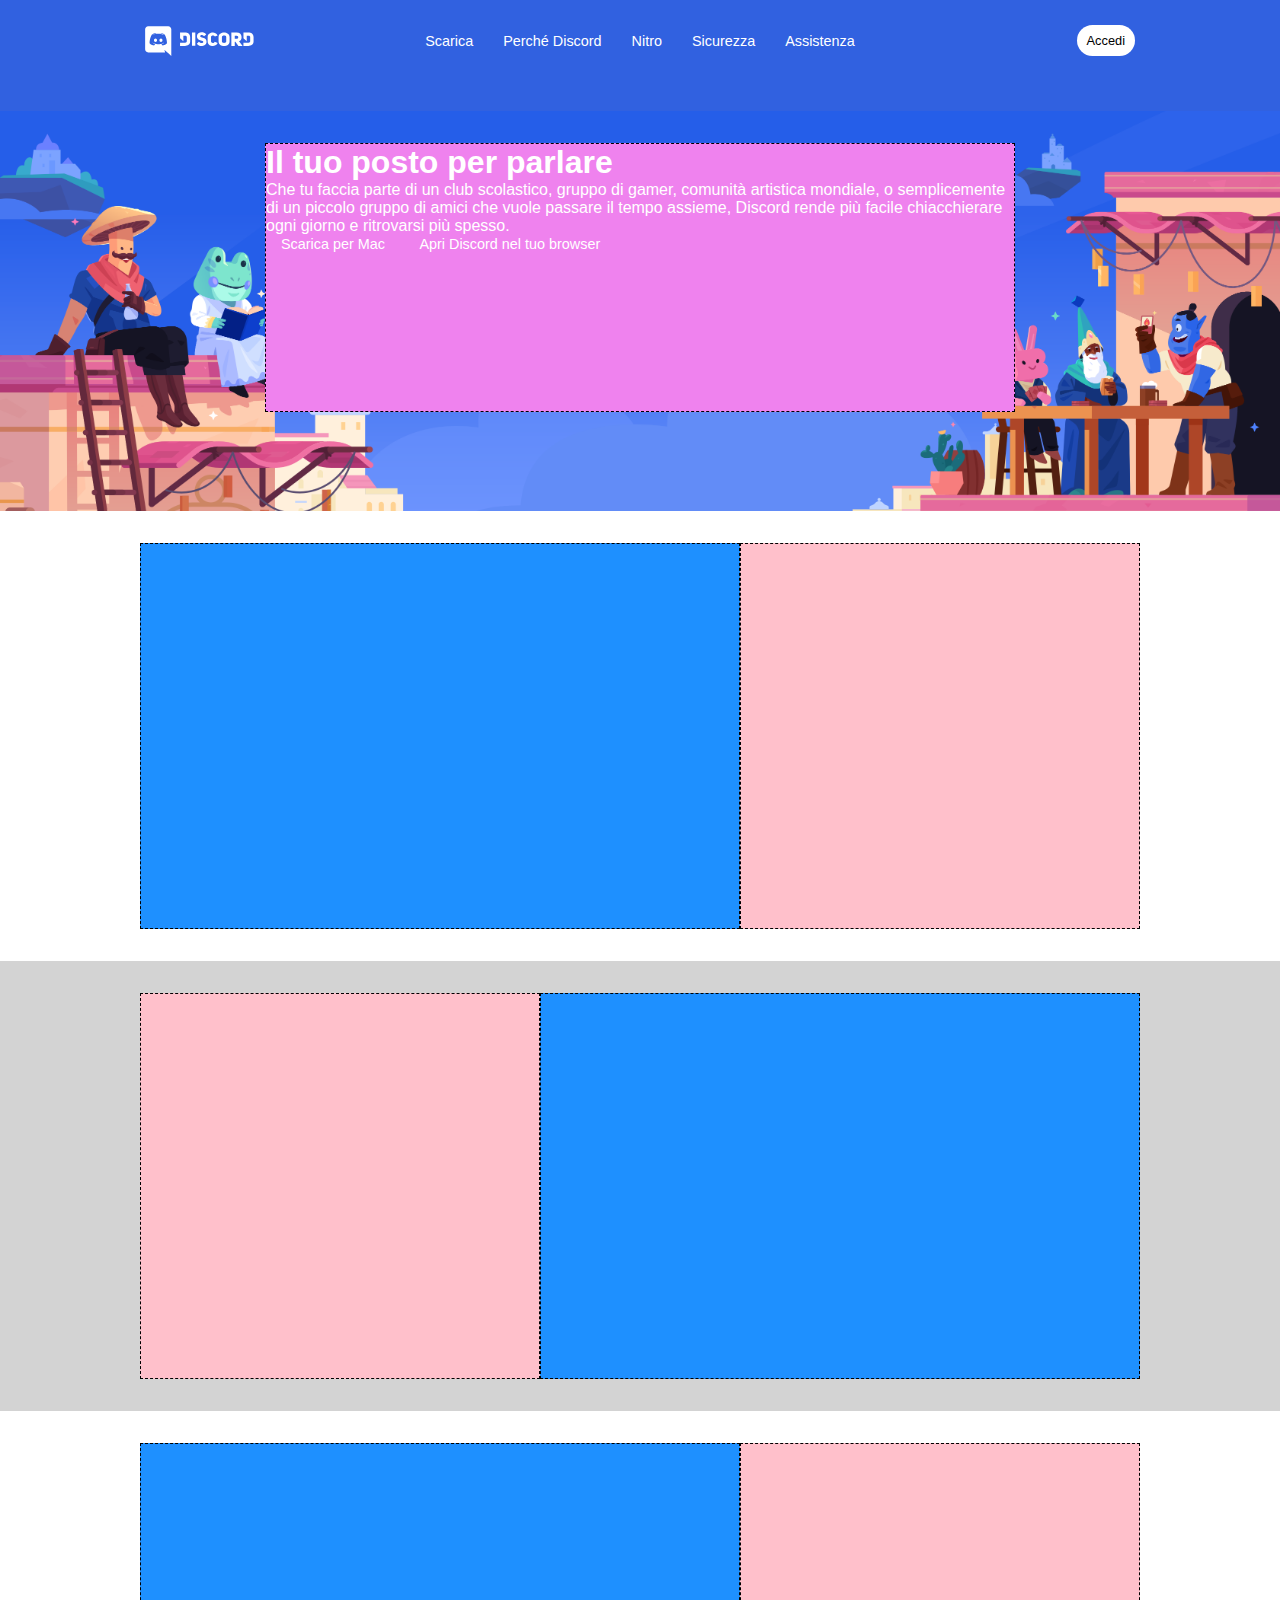
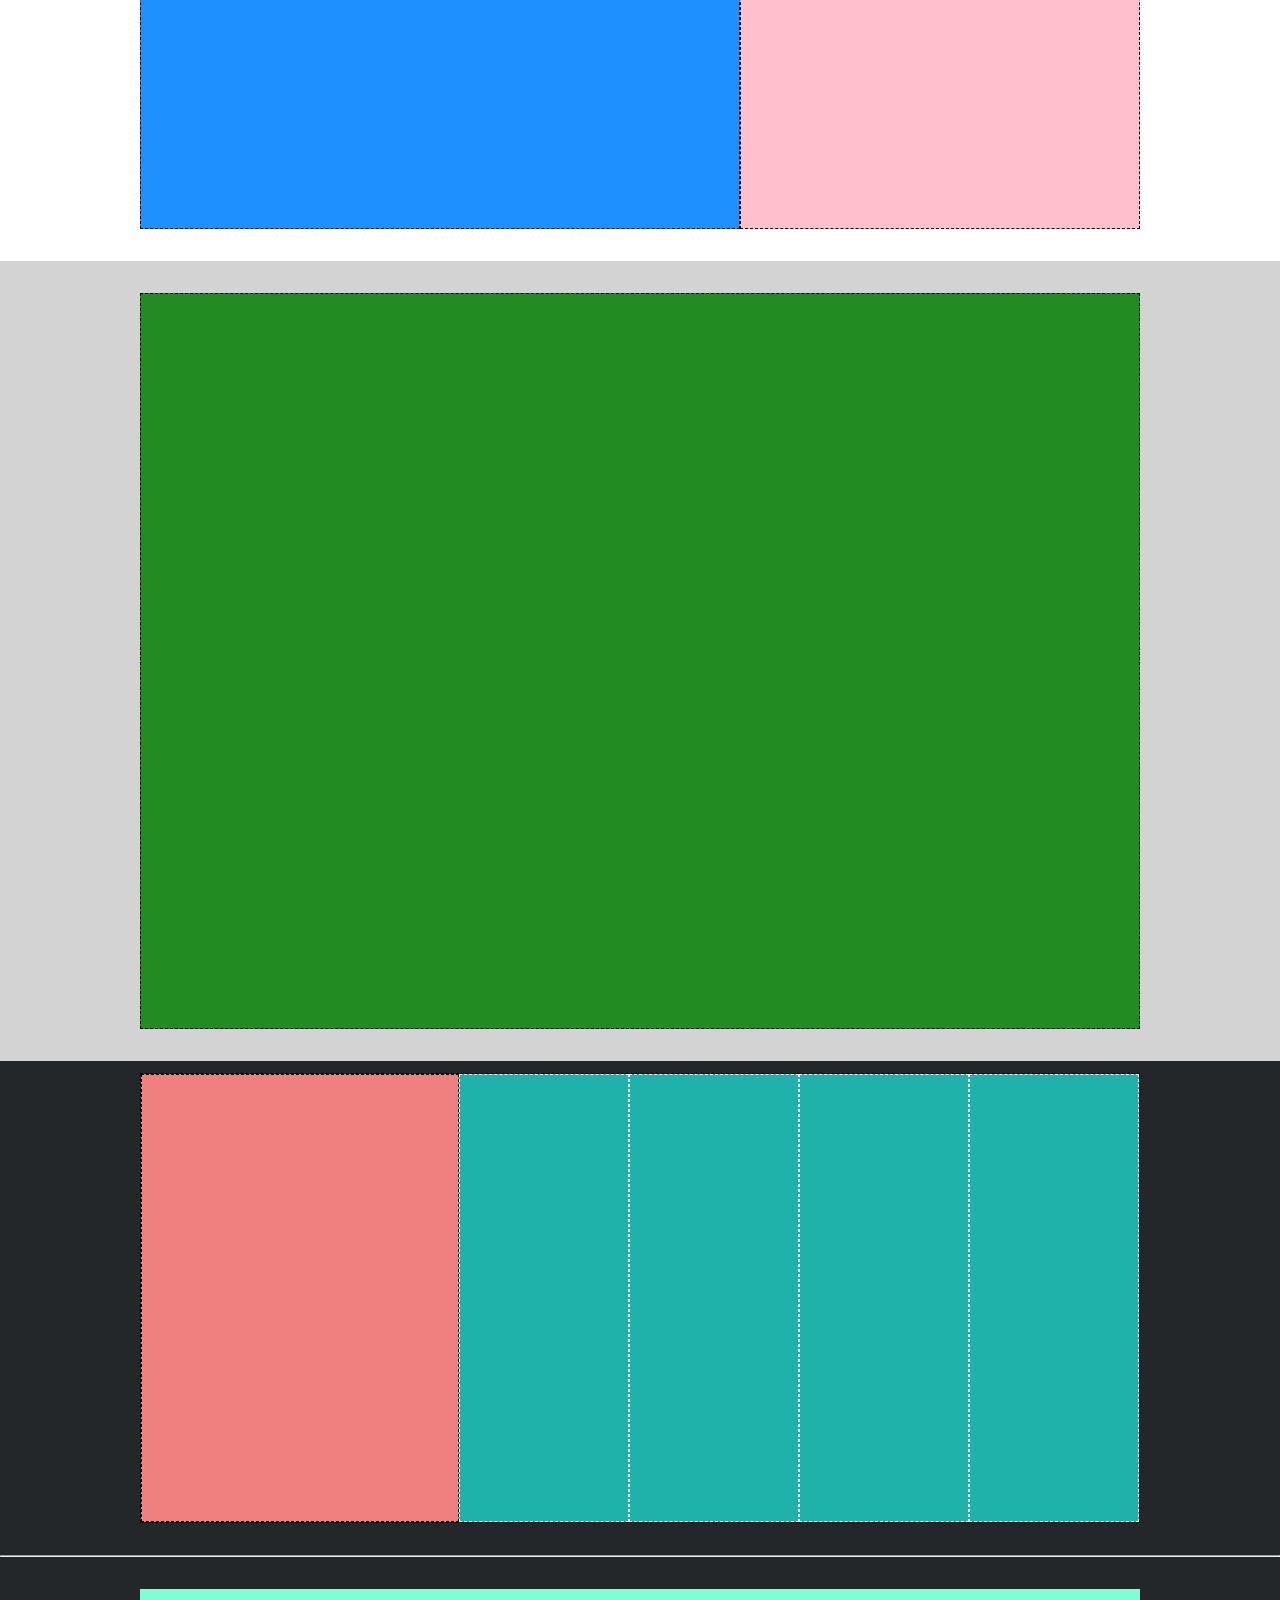
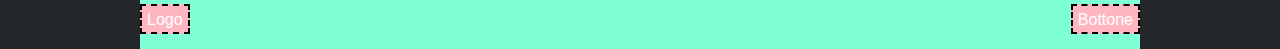
==== index.html @ 2d7c82d7 "header h1+p" ====
<!DOCTYPE html>
<html>
<head>
    <link rel="stylesheet" href="css/style.css">
    <meta charset="UTF-8">
    <title>Discord</title>
</head>
<body>
    
    <header>
        <div class="nav-bar padding-top-header">
            <div class="col side-column">
                <img src="img/logo.svg" alt="logo-discord">
            </div>
            <div class="col center-column">
                <a href="scarica">Scarica</a>
                <a href="perche">Perché Discord</a>
                <a href="nitro">Nitro</a>
                <a href="sicurezza">Sicurezza</a>
                <a href="assistenza">Assistenza</a>
            </div>
            <div class="col side-column login">
                <a href="accedi" class="btn-small">Accedi</a>
            </div>
        </div>

        <div class="background-image">
            <div class="container padding-sections">
                <div class="header-section">
                    <h1>Il tuo posto per parlare</h1>
                    <p class="introduction">Che tu faccia parte di un club scolastico, gruppo di gamer, comunità artistica mondiale, o semplicemente di un piccolo gruppo di amici che vuole passare il tempo assieme, Discord rende più facile chiacchierare ogni giorno e ritrovarsi più spesso.</p>
                    <a href="scarica" class="btn-big">Scarica per Mac</a>
                    <a href="apri" class="btn-big">Apri Discord nel tuo browser</a>
                </div>
            </div>
        </div>
    </header>

    <main>
        <div class="white">
            <div class="container central-section padding-sections">
                <div class="central-section-blue"></div>
                <div class="central-section-pink"></div>
            </div>
        </div>

        <div class="grey">
            <div class="container central-section padding-sections reverse">
                <div class="central-section-blue"></div>
                <div class="central-section-pink"></div>
            </div>
        </div>

        <div class="white">
            <div class="container central-section padding-sections">
                <div class="central-section-blue"></div>
                <div class="central-section-pink"></div>
            </div>
        </div>

        <div class="grey">
            <div class="container last-section padding-sections">
                <div class="central-section-green"></div>
            </div>
        </div>
    </main>

    <footer>
        <div class="container padding-sections">
            <div class="footer-columns">
                <div class="jumbo-col"></div>
                <div class="smaller-col"></div>
                <div class="smaller-col"></div>
                <div class="smaller-col"></div>
                <div class="smaller-col"></div>
            </div>
        </div>

<hr>

        <div class="container padding-bottom-footer">
            <div class="credits">
                <div class="last-buttons">
                    <div class="buttons">Logo</div>
                    <div class="buttons">Bottone</div>
                </div>
            </div>
        </div>
    </footer>
    
</body>
</html>
---- css/style.css ----
* {
    padding: 0;
    margin: 0;
    box-sizing: border-box;
}

/* root elements */
body {
    font-family: Arial, Helvetica, sans-serif;
    font-size: 16px;
    color: #fff;
}

header {
    background-color: #3161E0;
    height: 100%;
}

a {
    font-size: 0.9rem;
    color: #fff;
    text-decoration: none;
    padding: 0 15px 0 15px;
    display: inline-block;
}

footer {
    background-color: #23272A;
    height: 100%;
}
/* root elements */

.container {
    width: 100%;
    max-width: 1000px;
    min-width: 300px;
    height: 100%;
    margin: 0 auto;
}

/* padding values */
.padding-top-header {
    padding: 20px 0 50px 0;
}

.padding-sections {
    padding: 2rem 0;
}

.padding-bottom-footer {
    padding-top: 2rem;
    padding-bottom: 0;
}
/* padding values */

/* header */
header img {
    height: 30px;
}
.nav-bar {
    display: flex;
    width: 100%;
    max-width: 1000px;
    min-width: 300px;
    height: 100%;
    margin: 0 auto;
}

.nav-bar .col {
    padding: 5px;
    min-height: 30px;
    display: flex;
    align-items: center;
}

.side-column {
    width: 20%;
}

.login {
    justify-content: flex-end;
}

.center-column {
    flex-grow: 1;
    text-align: center;
    justify-content: center;
}

.background-image {
    background-image: url(../img/jumbo.png);
    background-size: cover;
    background-repeat: no-repeat;
    background-position: center;
    height: 400px;
}

.container .header-section {
    background-color: #EF82EE;
    border: 1px dashed #000;
    height: 80%;
    width: 75%;
    margin: 0 auto;
}
/* header */

/* main */
main .white { 
    background-color: #fff;
    min-height: 100%;
}

main .grey { 
    background-color: #D3D3D3;
}

.central-section {
    display: flex;
    height: 450px;
    width: 100%;
}

.central-section-blue {
    background-color: #1E90FF;
    height: 100%;
    flex-grow: 1;
    border: 1px dashed #000;
}

.central-section-pink {
    background-color: #FFC0CB;
    height: 100%;
    min-width: 400px;
    border: 1px dashed #000;
}

.reverse {
    flex-direction: row-reverse;
}

.last-section {
    height: 800px;
}

.central-section-green {
    background-color: #228B22;
    border: 1px dashed #000;
    height: 100%;
}
/* main */

/* footer */
.footer-columns {
    display: flex;
    min-height: 450px;
    margin-top: -20px;
    border: 1px dashed #000;
}

.footer-columns .jumbo-col {
    background-color: #F08080;
    border: 1px dashed #000;
    flex-grow: 1;
}

.footer-columns .smaller-col {
    background-color: #1FB2AA;
    border: 1px dashed #fff;
    min-width: 170px;
}

.container .credits {
    background-color: #7FFFD4;
    min-height: 60px
}

.credits .last-buttons {
    min-height: 60px;
    display: flex;
    justify-content: space-between;
    align-items: center;
}

.buttons {
    background-color: #FFB6C1;
    border: 2px dashed #000;
    text-align: center;
    height: 30px;
    padding: 5px;
}
/* footer */

.btn-small {
    font-size: 0.8rem;
    background-color: #fff;
    border-width: 0;
    padding: 8px 10px;
    border-radius: 25px;
    color: #000;
}
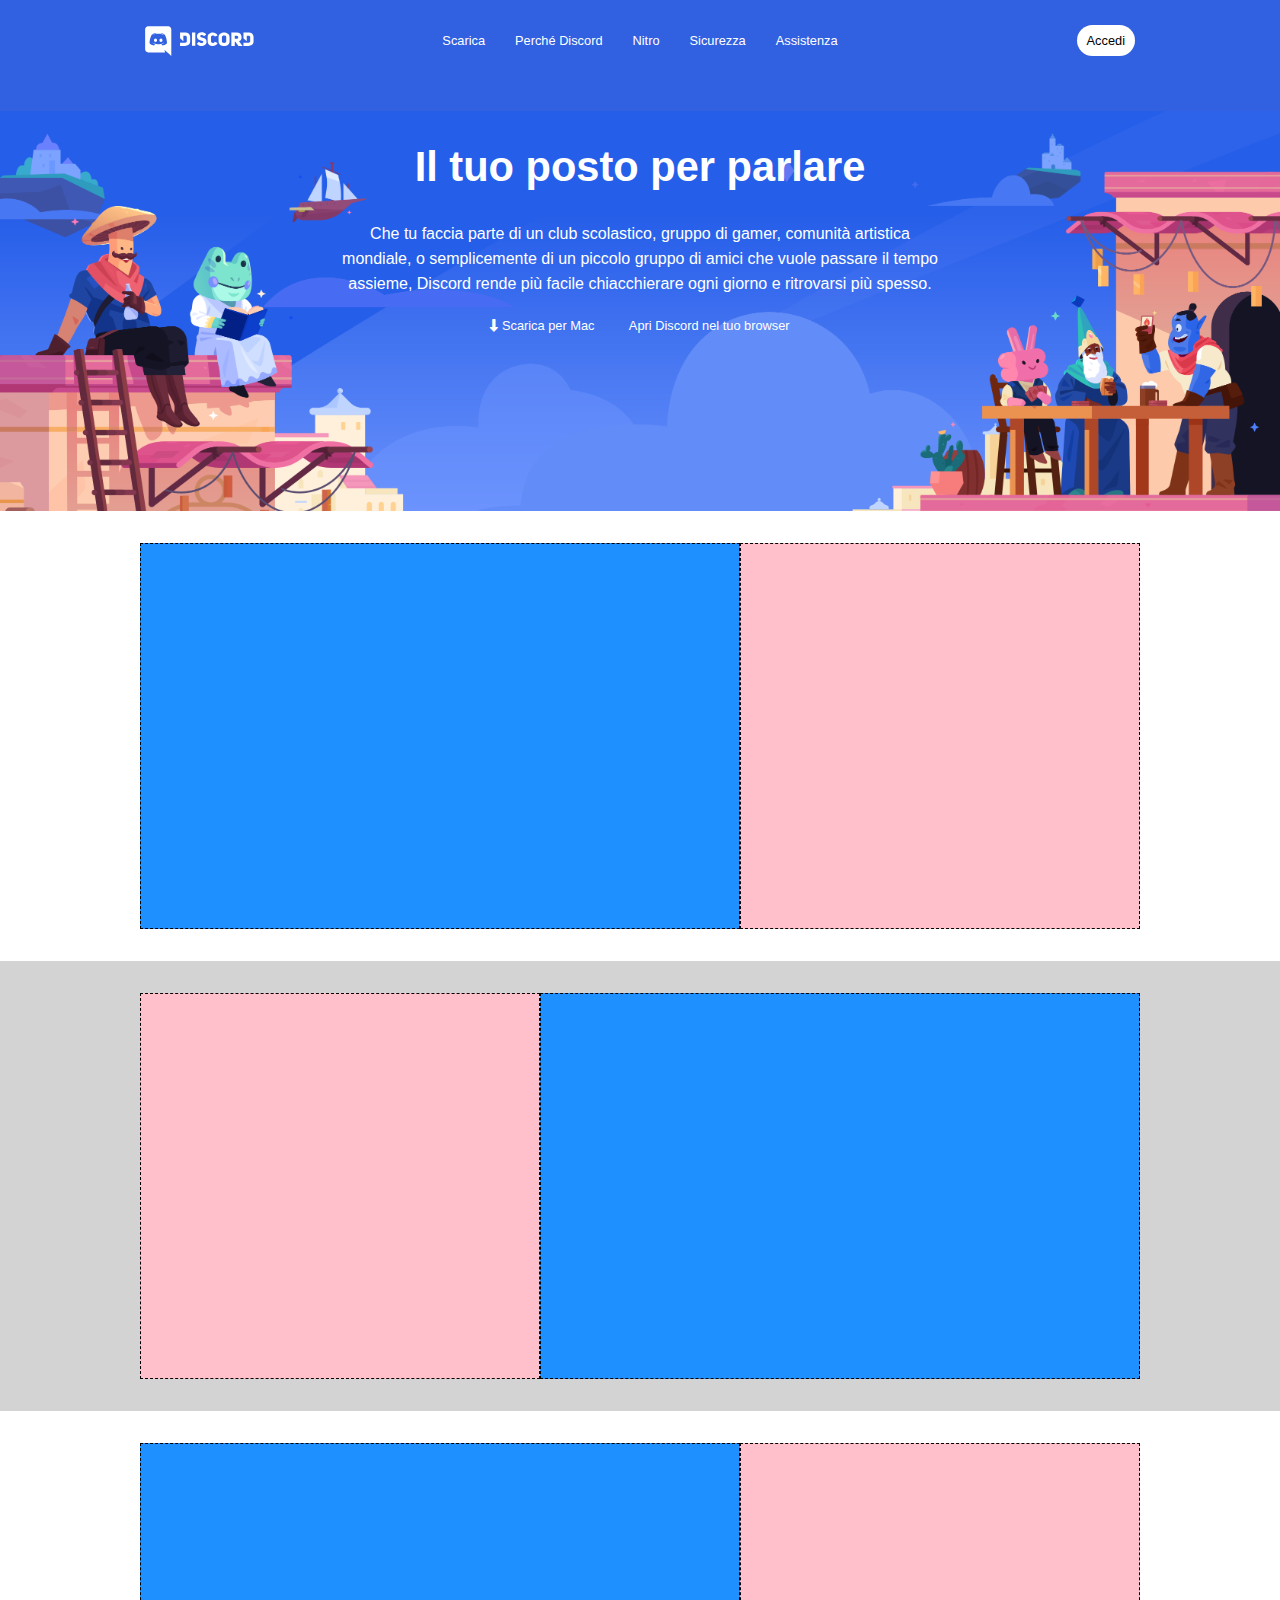
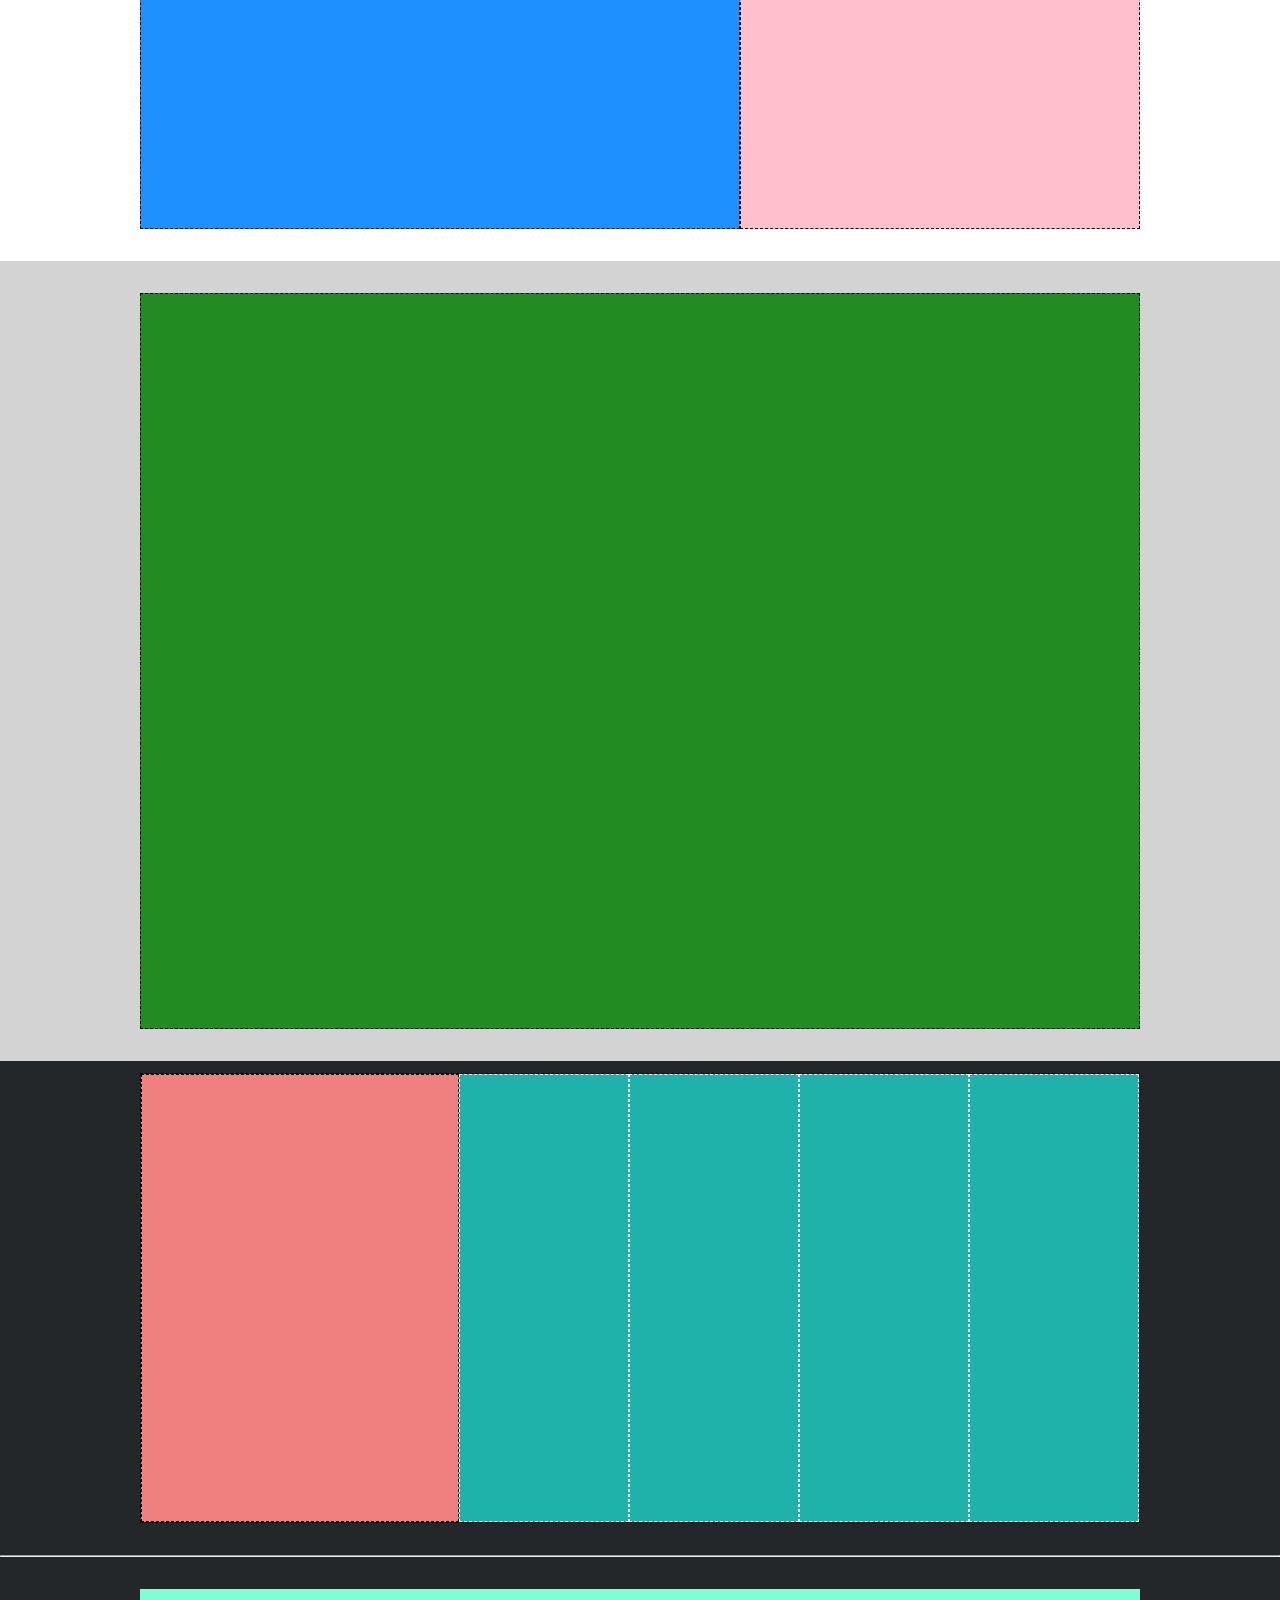
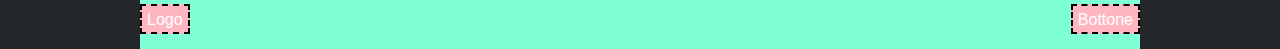
==== commit 3eded7cc: "added buttons to header" ====
--- a/index.html
+++ b/index.html
@@ -2,6 +2,7 @@
 <html>
 <head>
     <link rel="stylesheet" href="css/style.css">
+    <link rel="stylesheet" href="https://cdnjs.cloudflare.com/ajax/libs/font-awesome/6.1.1/css/all.min.css">
     <meta charset="UTF-8">
     <title>Discord</title>
 </head>
@@ -29,8 +30,8 @@
                 <div class="header-section">
                     <h1>Il tuo posto per parlare</h1>
                     <p class="introduction">Che tu faccia parte di un club scolastico, gruppo di gamer, comunità artistica mondiale, o semplicemente di un piccolo gruppo di amici che vuole passare il tempo assieme, Discord rende più facile chiacchierare ogni giorno e ritrovarsi più spesso.</p>
-                    <a href="scarica" class="btn-big">Scarica per Mac</a>
-                    <a href="apri" class="btn-big">Apri Discord nel tuo browser</a>
+                    <a href="scarica" class="btn-big-white"><i class="fa-solid fa-down-long"></i> Scarica per Mac</a>
+                    <a href="apri" class="btn-big-dark">Apri Discord nel tuo browser</a>
                 </div>
             </div>
         </div>
--- a/css/style.css
+++ b/css/style.css
@@ -17,7 +17,7 @@
 }
 
 a {
-    font-size: 0.9rem;
+    font-size: 0.8rem;
     color: #fff;
     text-decoration: none;
     padding: 0 15px 0 15px;
@@ -28,168 +28,13 @@
     background-color: #23272A;
     height: 100%;
 }
+
+h1 {
+    font-size: 2.6rem;
+}
 /* root elements */
 
-.container {
-    width: 100%;
-    max-width: 1000px;
-    min-width: 300px;
-    height: 100%;
-    margin: 0 auto;
-}
-
-/* padding values */
-.padding-top-header {
-    padding: 20px 0 50px 0;
-}
-
-.padding-sections {
-    padding: 2rem 0;
-}
-
-.padding-bottom-footer {
-    padding-top: 2rem;
-    padding-bottom: 0;
-}
-/* padding values */
-
-/* header */
-header img {
-    height: 30px;
-}
-.nav-bar {
-    display: flex;
-    width: 100%;
-    max-width: 1000px;
-    min-width: 300px;
-    height: 100%;
-    margin: 0 auto;
-}
-
-.nav-bar .col {
-    padding: 5px;
-    min-height: 30px;
-    display: flex;
-    align-items: center;
-}
-
-.side-column {
-    width: 20%;
-}
-
-.login {
-    justify-content: flex-end;
-}
-
-.center-column {
-    flex-grow: 1;
-    text-align: center;
-    justify-content: center;
-}
-
-.background-image {
-    background-image: url(../img/jumbo.png);
-    background-size: cover;
-    background-repeat: no-repeat;
-    background-position: center;
-    height: 400px;
-}
-
-.container .header-section {
-    background-color: #EF82EE;
-    border: 1px dashed #000;
-    height: 80%;
-    width: 75%;
-    margin: 0 auto;
-}
-/* header */
-
-/* main */
-main .white { 
-    background-color: #fff;
-    min-height: 100%;
-}
-
-main .grey { 
-    background-color: #D3D3D3;
-}
-
-.central-section {
-    display: flex;
-    height: 450px;
-    width: 100%;
-}
-
-.central-section-blue {
-    background-color: #1E90FF;
-    height: 100%;
-    flex-grow: 1;
-    border: 1px dashed #000;
-}
-
-.central-section-pink {
-    background-color: #FFC0CB;
-    height: 100%;
-    min-width: 400px;
-    border: 1px dashed #000;
-}
-
-.reverse {
-    flex-direction: row-reverse;
-}
-
-.last-section {
-    height: 800px;
-}
-
-.central-section-green {
-    background-color: #228B22;
-    border: 1px dashed #000;
-    height: 100%;
-}
-/* main */
-
-/* footer */
-.footer-columns {
-    display: flex;
-    min-height: 450px;
-    margin-top: -20px;
-    border: 1px dashed #000;
-}
-
-.footer-columns .jumbo-col {
-    background-color: #F08080;
-    border: 1px dashed #000;
-    flex-grow: 1;
-}
-
-.footer-columns .smaller-col {
-    background-color: #1FB2AA;
-    border: 1px dashed #fff;
-    min-width: 170px;
-}
-
-.container .credits {
-    background-color: #7FFFD4;
-    min-height: 60px
-}
-
-.credits .last-buttons {
-    min-height: 60px;
-    display: flex;
-    justify-content: space-between;
-    align-items: center;
-}
-
-.buttons {
-    background-color: #FFB6C1;
-    border: 2px dashed #000;
-    text-align: center;
-    height: 30px;
-    padding: 5px;
-}
-/* footer */
-
+/*buttons*/
 .btn-small {
     font-size: 0.8rem;
     background-color: #fff;
@@ -197,4 +42,185 @@
     padding: 8px 10px;
     border-radius: 25px;
     color: #000;
-}+}
+
+.btn-big {
+    font-size: 1rem;
+    background-color: #fff;
+    border-width: 0;
+    padding: 13px 20px;
+    margin-right: 20px;
+    border-radius: 25px;
+    color: #000;
+}
+/*buttons*/
+
+.container {
+    width: 100%;
+    max-width: 1000px;
+    min-width: 300px;
+    height: 100%;
+    margin: 0 auto;
+}
+
+/* padding values */
+.padding-top-header {
+    padding: 20px 0 50px 0;
+}
+
+.padding-sections {
+    padding: 2rem 0;
+}
+
+.padding-bottom-footer {
+    padding-top: 2rem;
+    padding-bottom: 0;
+}
+/* padding values */
+
+/* header */
+header img {
+    height: 30px;
+}
+.nav-bar {
+    display: flex;
+    width: 100%;
+    max-width: 1000px;
+    min-width: 300px;
+    height: 100%;
+    margin: 0 auto;
+}
+
+.nav-bar .col {
+    padding: 5px;
+    min-height: 30px;
+    display: flex;
+    align-items: center;
+}
+
+.side-column {
+    width: 20%;
+}
+
+.login {
+    justify-content: flex-end;
+}
+
+.center-column {
+    flex-grow: 1;
+    text-align: center;
+    justify-content: center;
+}
+
+.background-image {
+    background-image: url(../img/jumbo.png);
+    background-size: cover;
+    background-repeat: no-repeat;
+    background-position: center;
+    height: 400px;
+}
+
+.container .header-section {
+    height: 80%;
+    width: 75%;
+    margin: 0 auto;
+    text-align: center;
+}
+
+.header-section h1 {
+    padding-bottom: 30px;
+}
+
+.introduction {
+    line-height: 25px;
+    width: 80%;
+    margin: 0 auto;
+    padding-bottom: 20px;
+}
+/* header */
+
+/* main */
+main .white { 
+    background-color: #fff;
+    min-height: 100%;
+}
+
+main .grey { 
+    background-color: #D3D3D3;
+}
+
+.central-section {
+    display: flex;
+    height: 450px;
+    width: 100%;
+}
+
+.central-section-blue {
+    background-color: #1E90FF;
+    height: 100%;
+    flex-grow: 1;
+    border: 1px dashed #000;
+}
+
+.central-section-pink {
+    background-color: #FFC0CB;
+    height: 100%;
+    min-width: 400px;
+    border: 1px dashed #000;
+}
+
+.reverse {
+    flex-direction: row-reverse;
+}
+
+.last-section {
+    height: 800px;
+}
+
+.central-section-green {
+    background-color: #228B22;
+    border: 1px dashed #000;
+    height: 100%;
+}
+/* main */
+
+/* footer */
+.footer-columns {
+    display: flex;
+    min-height: 450px;
+    margin-top: -20px;
+    border: 1px dashed #000;
+}
+
+.footer-columns .jumbo-col {
+    background-color: #F08080;
+    border: 1px dashed #000;
+    flex-grow: 1;
+}
+
+.footer-columns .smaller-col {
+    background-color: #1FB2AA;
+    border: 1px dashed #fff;
+    min-width: 170px;
+}
+
+.container .credits {
+    background-color: #7FFFD4;
+    min-height: 60px
+}
+
+.credits .last-buttons {
+    min-height: 60px;
+    display: flex;
+    justify-content: space-between;
+    align-items: center;
+}
+
+.buttons {
+    background-color: #FFB6C1;
+    border: 2px dashed #000;
+    text-align: center;
+    height: 30px;
+    padding: 5px;
+}
+/* footer */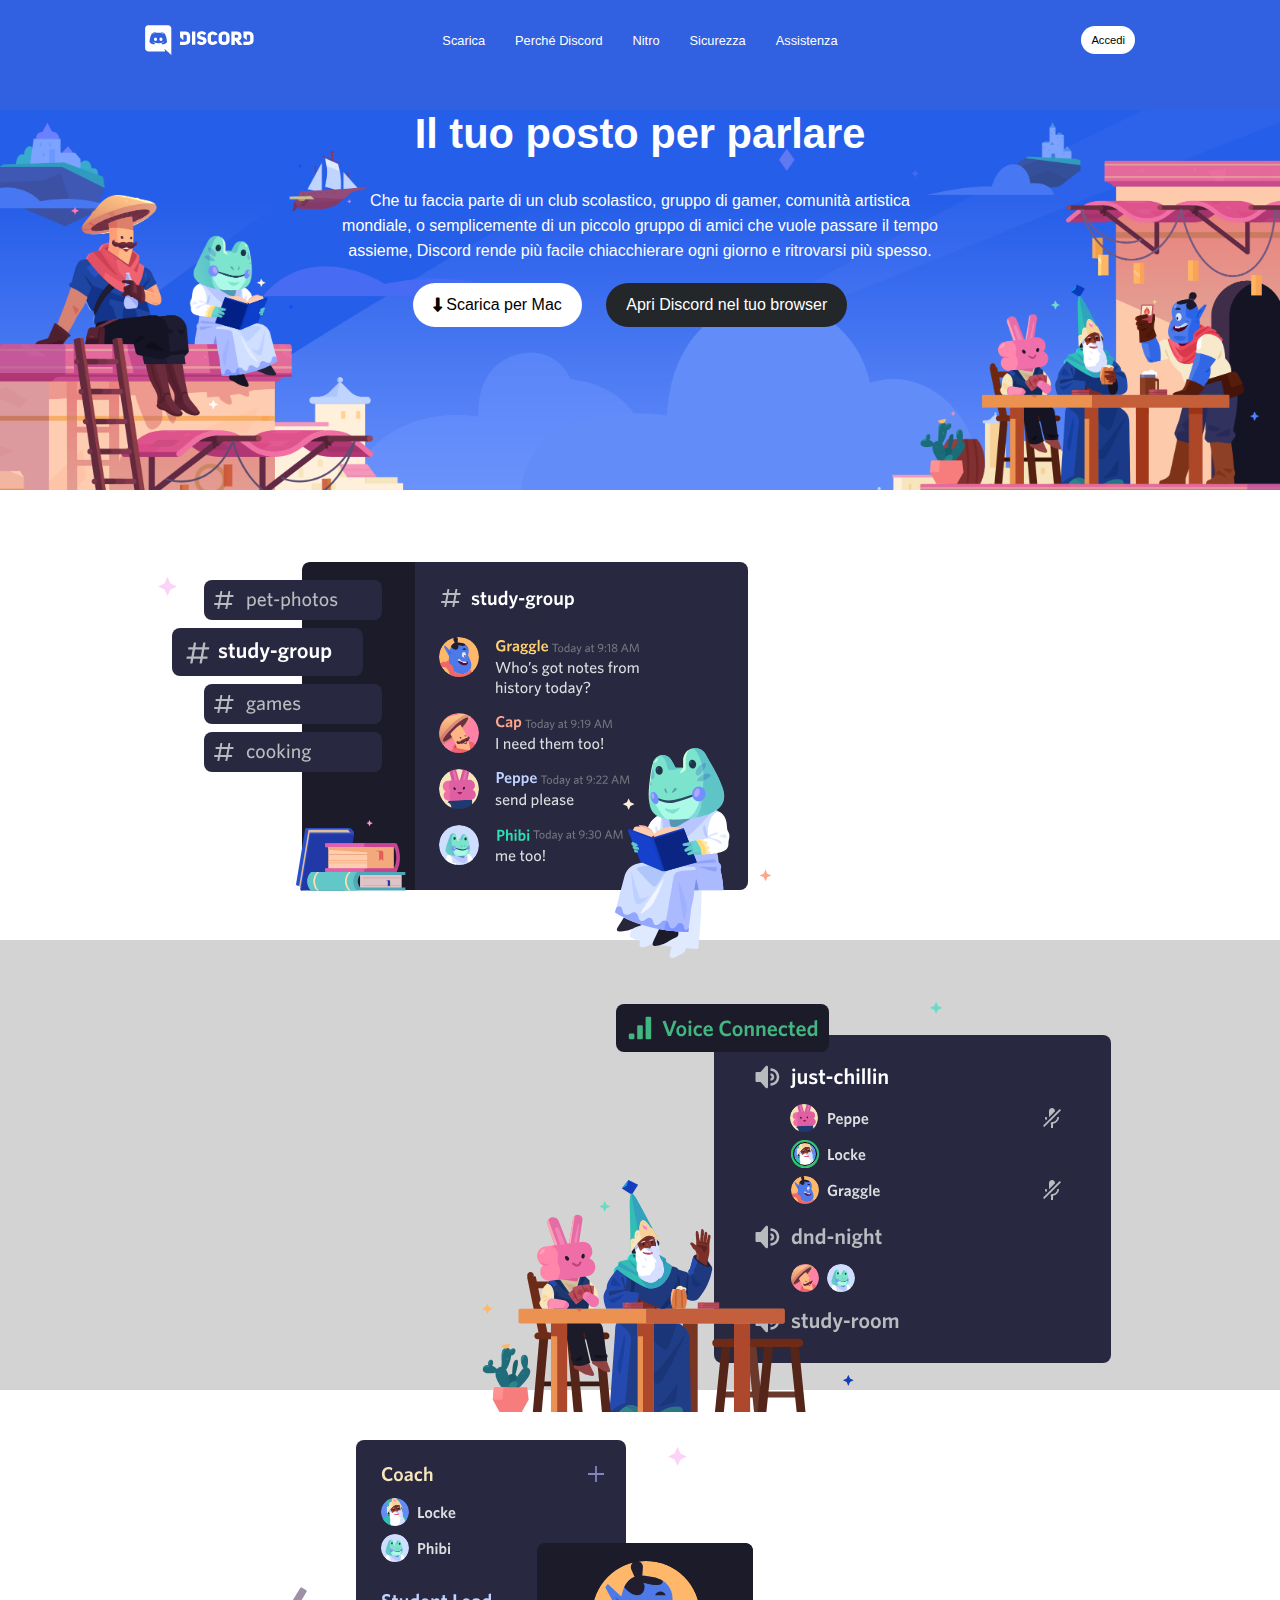
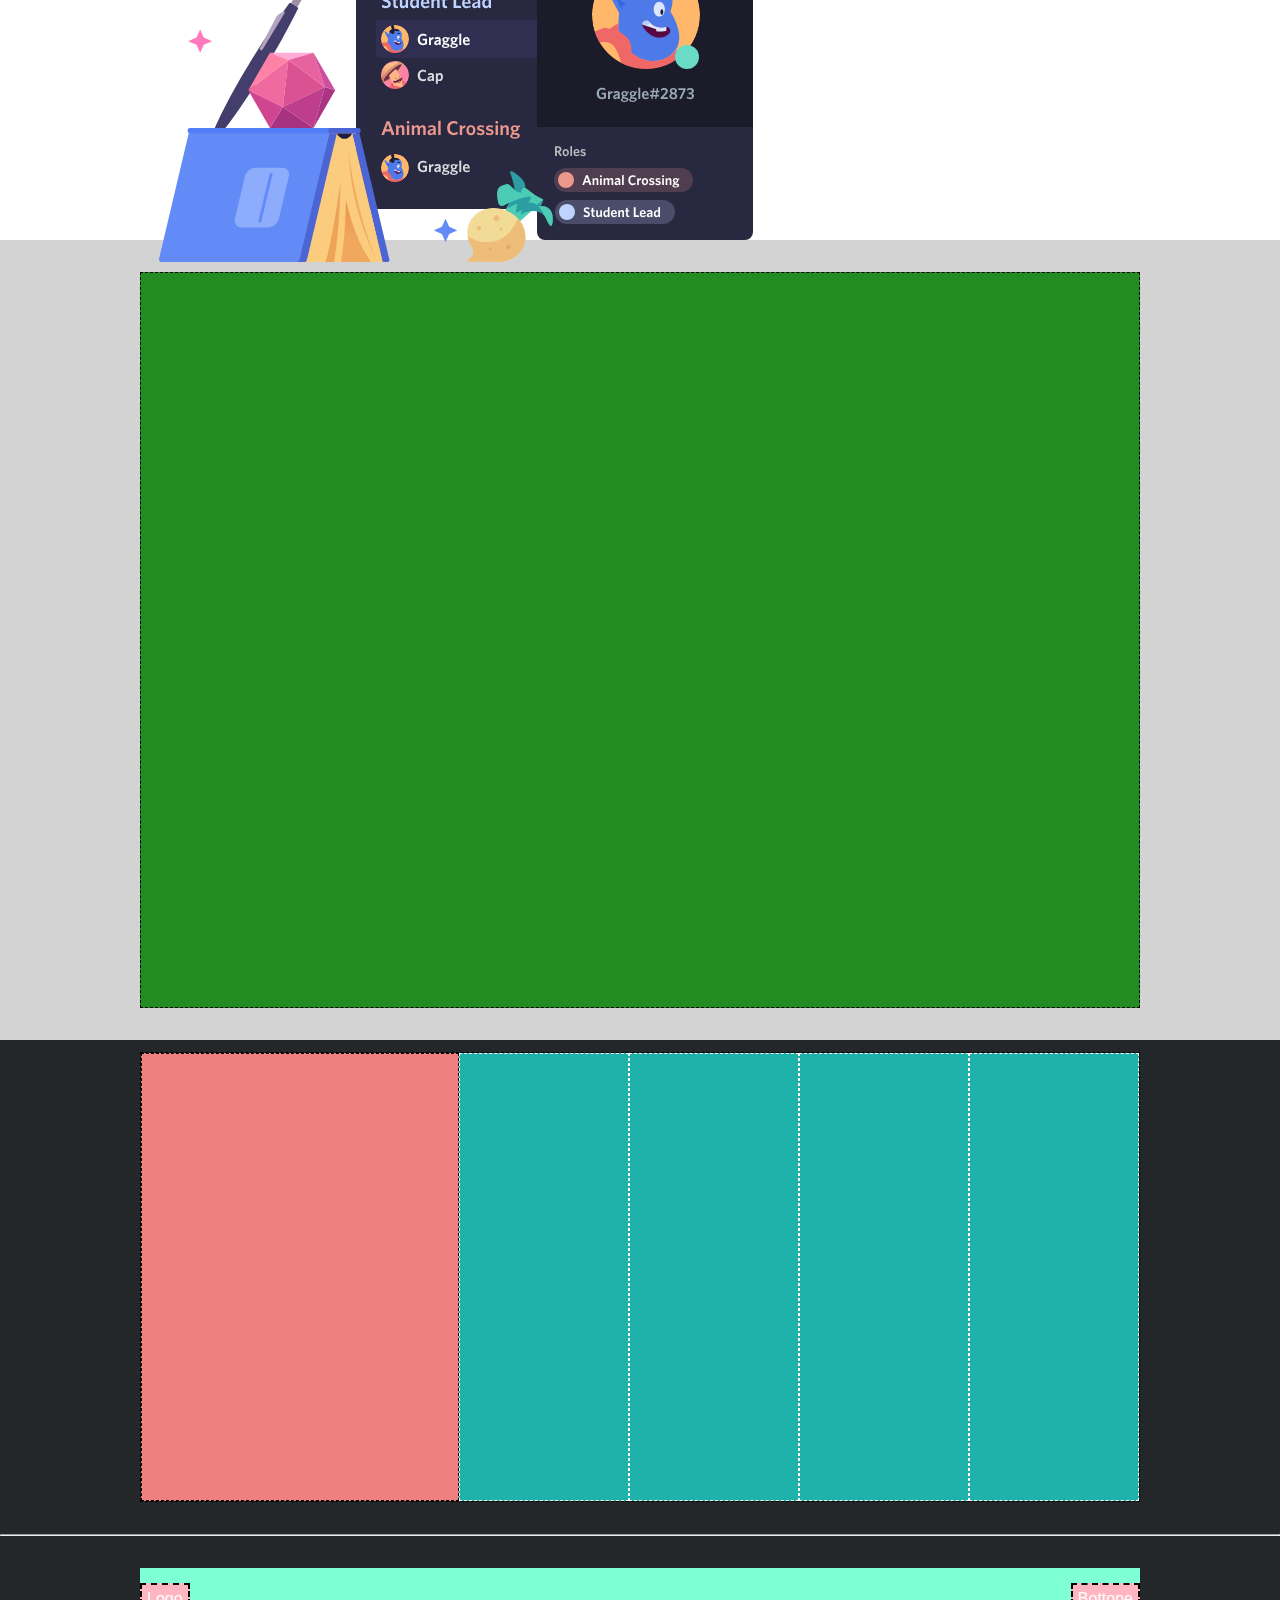
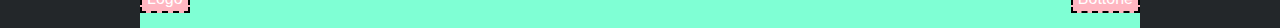
==== commit 52956980: "first-central-section" ====
--- a/index.html
+++ b/index.html
@@ -26,7 +26,7 @@
         </div>
 
         <div class="background-image">
-            <div class="container padding-sections">
+            <div class="container padding-central-header">
                 <div class="header-section">
                     <h1>Il tuo posto per parlare</h1>
                     <p class="introduction">Che tu faccia parte di un club scolastico, gruppo di gamer, comunità artistica mondiale, o semplicemente di un piccolo gruppo di amici che vuole passare il tempo assieme, Discord rende più facile chiacchierare ogni giorno e ritrovarsi più spesso.</p>
@@ -40,22 +40,31 @@
     <main>
         <div class="white">
             <div class="container central-section padding-sections">
-                <div class="central-section-blue"></div>
-                <div class="central-section-pink"></div>
+                <div class="central-section-img">
+                    <img src="img/item1.svg" alt="frog-img">
+                </div>
+                <div class="central-section-text">
+                    <h2>Un luogo a invito con tutto lo spazio necessario per parlare</h2>
+                    <p>I server Discord sono organizzati in canali tematici in cui puoi collaborare, condividere o semplicemente parlare della tua giornata senza intasare una chat di gruppo.</p>
+                </div>
             </div>
         </div>
 
         <div class="grey">
             <div class="container central-section padding-sections reverse">
-                <div class="central-section-blue"></div>
-                <div class="central-section-pink"></div>
+                <div class="central-section-img">
+                    <img src="img/item2.svg" alt="magician-img">
+                </div>
+                <div class="central-section-text"></div>
             </div>
         </div>
 
         <div class="white">
             <div class="container central-section padding-sections">
-                <div class="central-section-blue"></div>
-                <div class="central-section-pink"></div>
+                <div class="central-section-img">
+                    <img src="img/item3.svg" alt="graggle-img">
+                </div>
+                <div class="central-section-text"></div>
             </div>
         </div>
 
--- a/css/style.css
+++ b/css/style.css
@@ -36,7 +36,7 @@
 
 /*buttons*/
 .btn-small {
-    font-size: 0.8rem;
+    font-size: 0.7rem;
     background-color: #fff;
     border-width: 0;
     padding: 8px 10px;
@@ -44,7 +44,7 @@
     color: #000;
 }
 
-.btn-big {
+.btn-big-white {
     font-size: 1rem;
     background-color: #fff;
     border-width: 0;
@@ -53,6 +53,16 @@
     border-radius: 25px;
     color: #000;
 }
+
+.btn-big-dark {
+    font-size: 1rem;
+    background-color: #23272A;
+    border-width: 0;
+    padding: 13px 20px;
+    margin-right: 20px;
+    border-radius: 25px;
+    color: #fff;
+}
 /*buttons*/
 
 .container {
@@ -82,6 +92,7 @@
 header img {
     height: 30px;
 }
+
 .nav-bar {
     display: flex;
     width: 100%;
@@ -117,7 +128,7 @@
     background-size: cover;
     background-repeat: no-repeat;
     background-position: center;
-    height: 400px;
+    height: 380px;
 }
 
 .container .header-section {
@@ -137,6 +148,11 @@
     margin: 0 auto;
     padding-bottom: 20px;
 }
+
+i {
+    font-size: 0.9rem;
+}
+
 /* header */
 
 /* main */
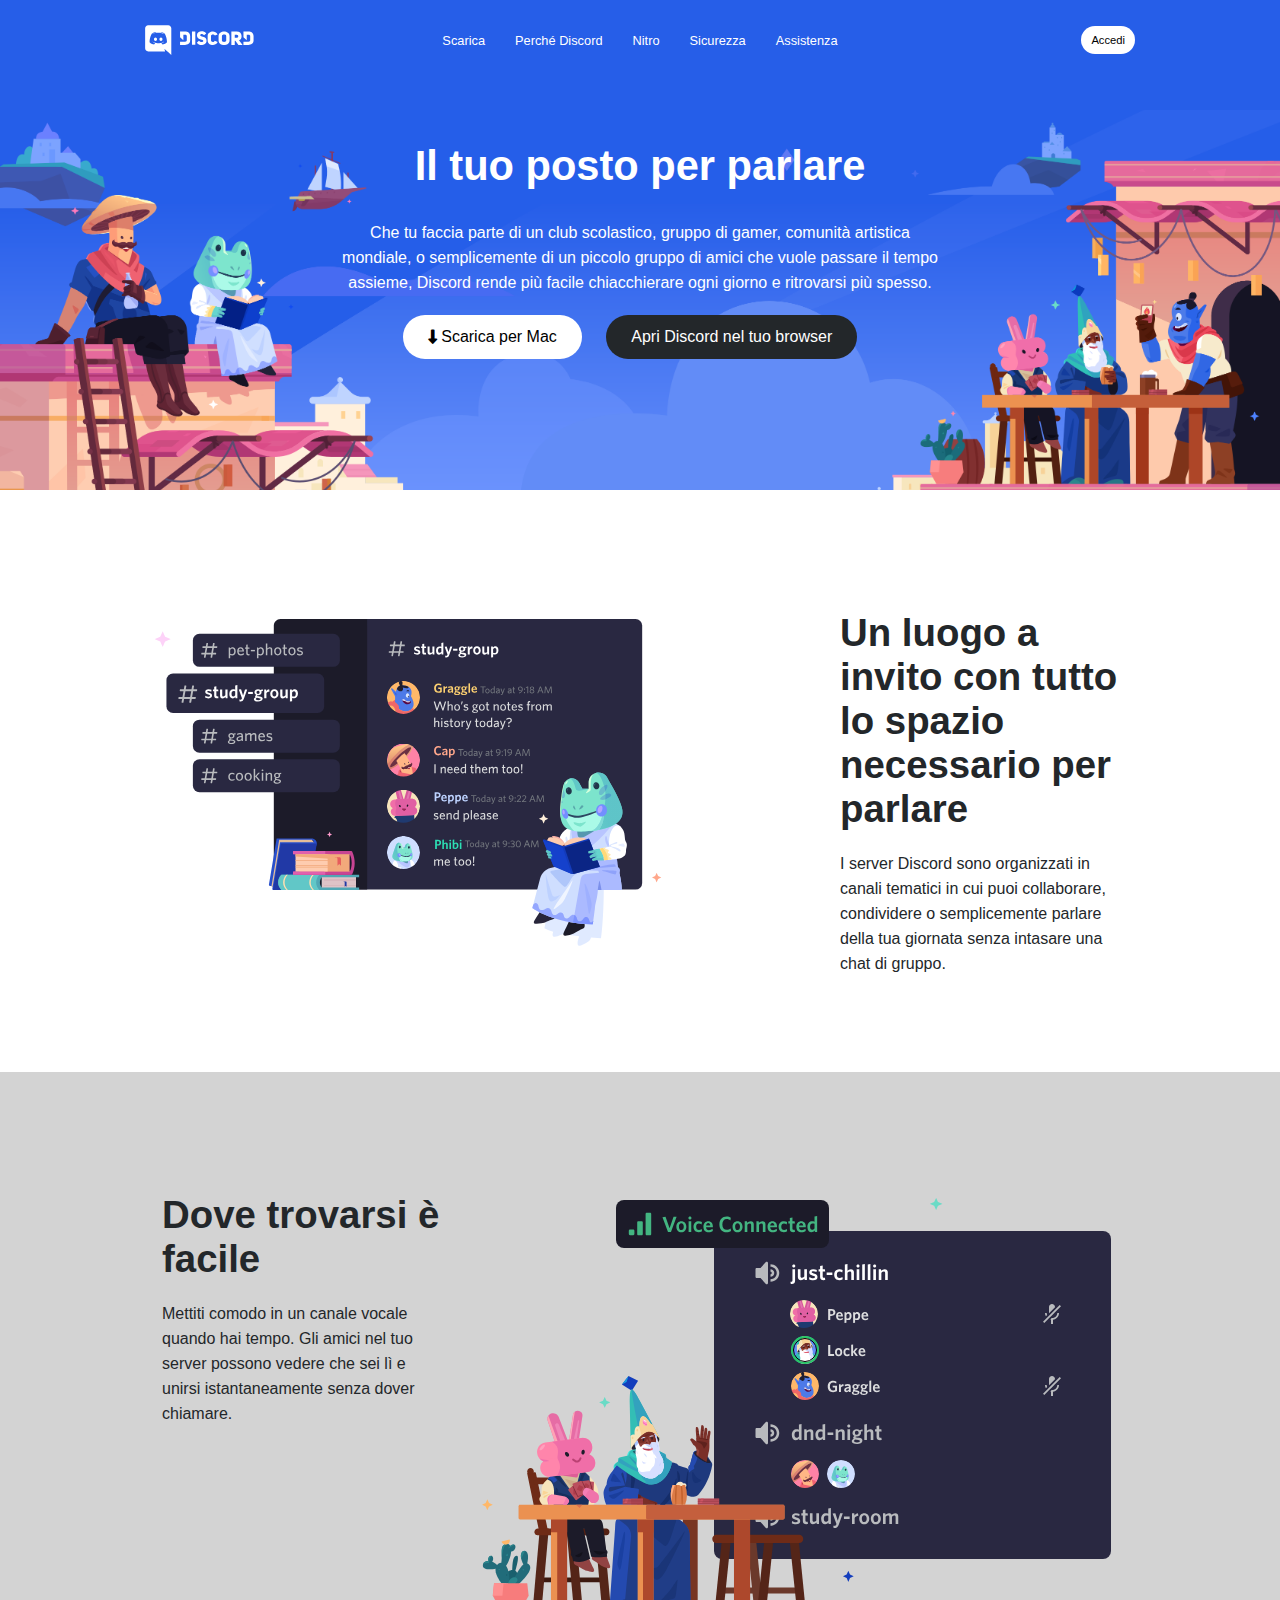
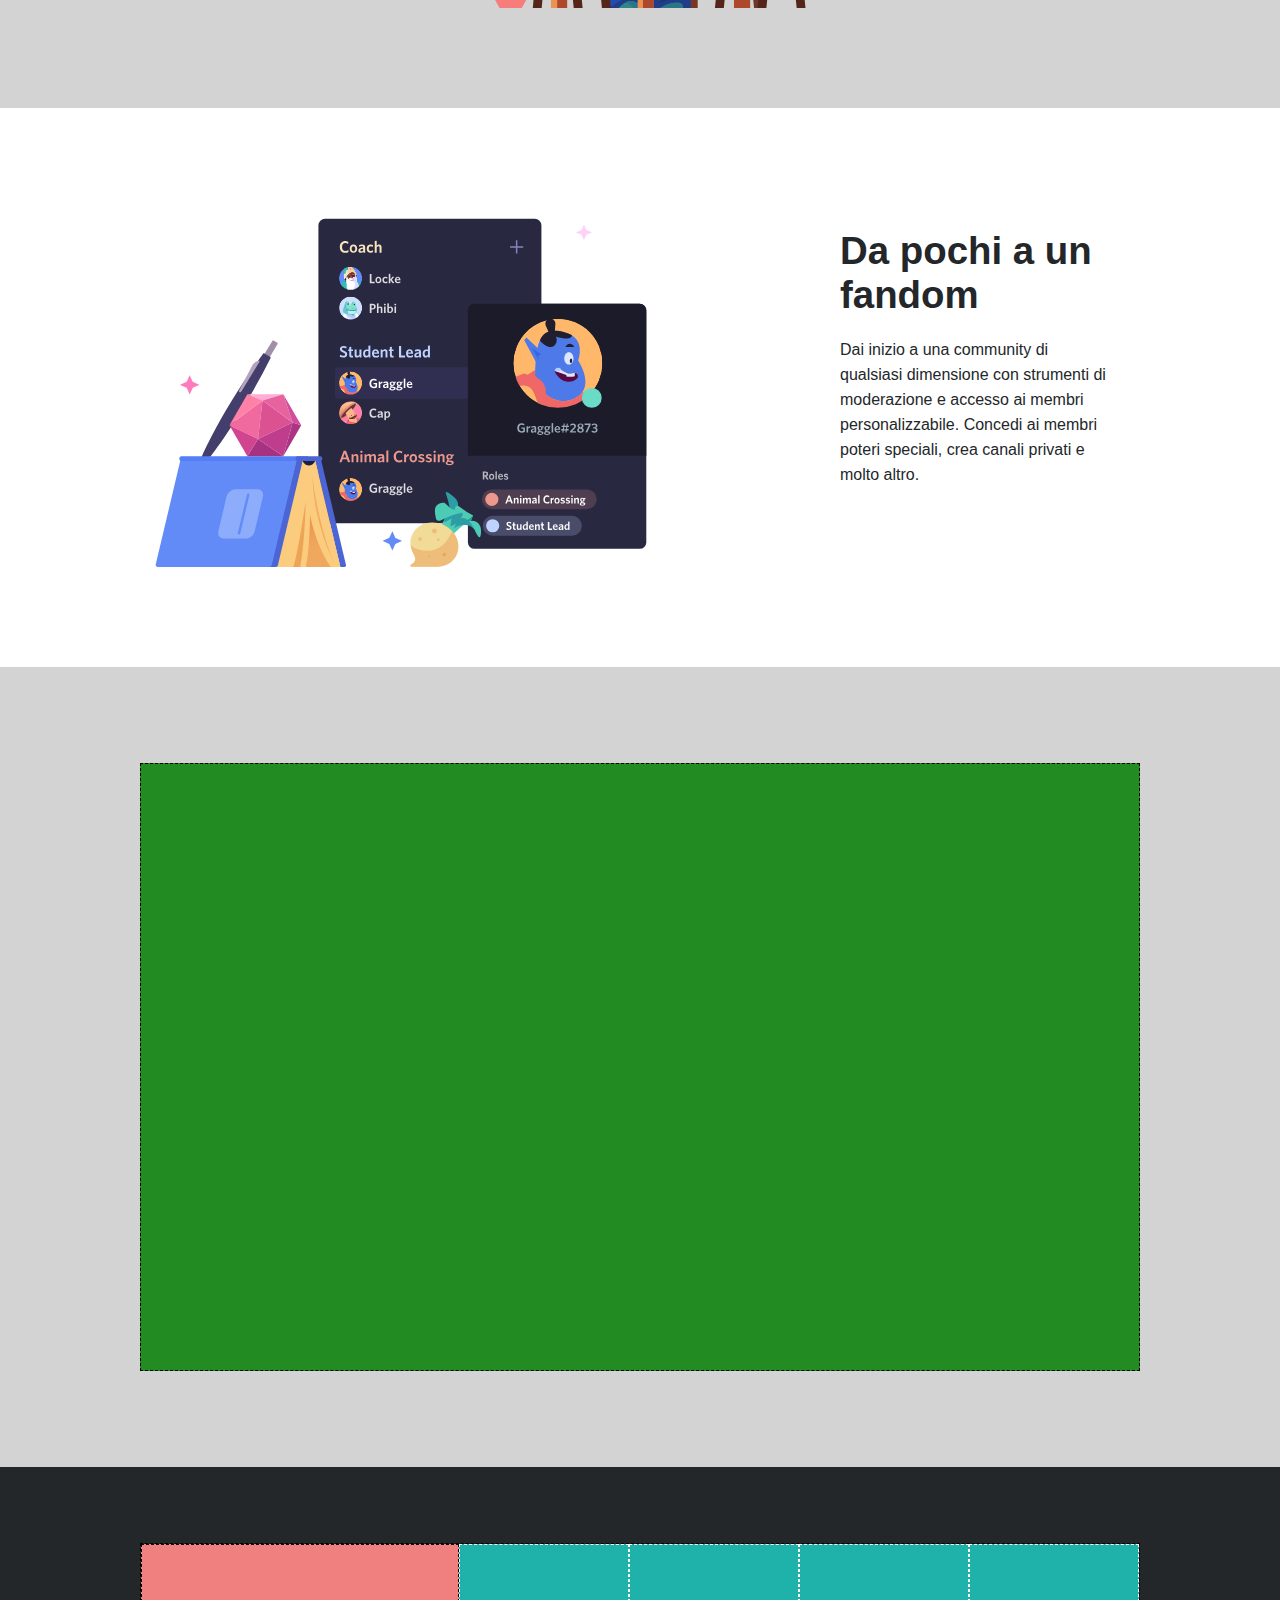
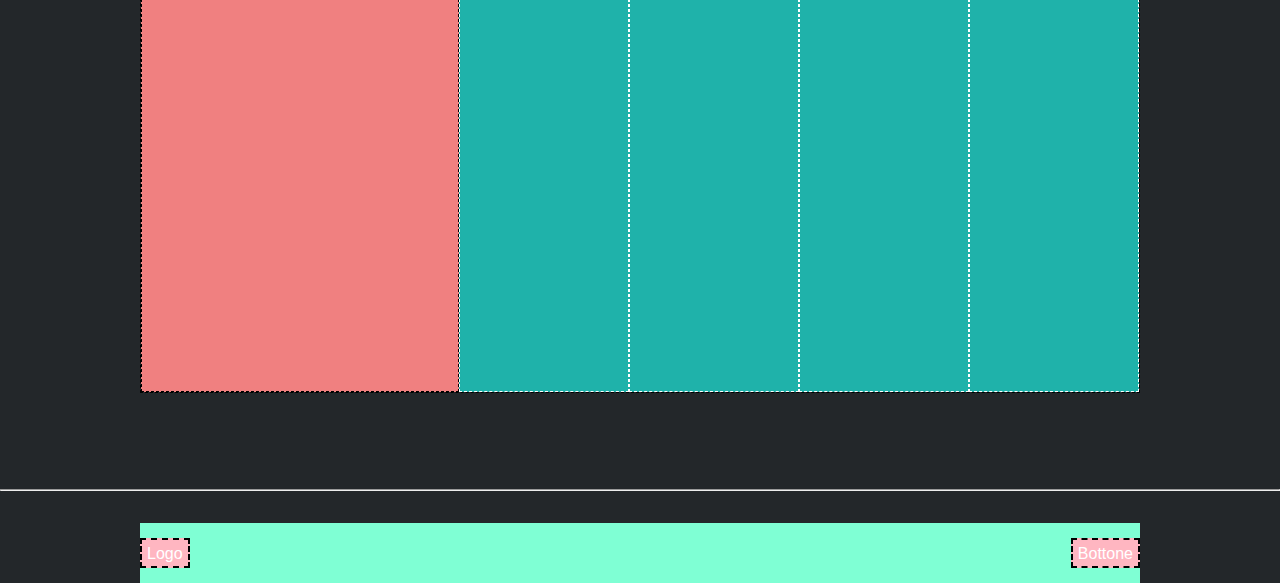
==== commit db381e13: "central-sections" ====
--- a/index.html
+++ b/index.html
@@ -9,7 +9,7 @@
 <body>
     
     <header>
-        <div class="nav-bar padding-top-header">
+        <div class="nav-bar padding-top-header"> <!--barra di navigazione-->
             <div class="col side-column">
                 <img src="img/logo.svg" alt="logo-discord">
             </div>
@@ -25,7 +25,7 @@
             </div>
         </div>
 
-        <div class="background-image">
+        <div class="background-image"> <!--introduzione + immagine sfondo-->
             <div class="container padding-central-header">
                 <div class="header-section">
                     <h1>Il tuo posto per parlare</h1>
@@ -38,7 +38,7 @@
     </header>
 
     <main>
-        <div class="white">
+        <div class="white"> <!--prima sezione main-->
             <div class="container central-section padding-sections">
                 <div class="central-section-img">
                     <img src="img/item1.svg" alt="frog-img">
@@ -50,25 +50,31 @@
             </div>
         </div>
 
-        <div class="grey">
+        <div class="grey"> <!--seconda sezione main-->
             <div class="container central-section padding-sections reverse">
-                <div class="central-section-img">
+                <div class="central-section-img-reverse">
                     <img src="img/item2.svg" alt="magician-img">
                 </div>
-                <div class="central-section-text"></div>
+                <div class="central-section-text">
+                    <h2>Dove trovarsi è facile</h2>
+                    <p>Mettiti comodo in un canale vocale quando hai tempo. Gli amici nel tuo server possono vedere che sei lì e unirsi istantaneamente senza dover chiamare.</p>
+                </div>
             </div>
         </div>
 
-        <div class="white">
+        <div class="white"> <!--terza sezione main-->
             <div class="container central-section padding-sections">
                 <div class="central-section-img">
                     <img src="img/item3.svg" alt="graggle-img">
                 </div>
-                <div class="central-section-text"></div>
+                <div class="central-section-text">
+                    <h2>Da pochi a un fandom</h2>
+                    <p>Dai inizio a una community di qualsiasi dimensione con strumenti di moderazione e accesso ai membri personalizzabile. Concedi ai membri poteri speciali, crea canali privati e molto altro.</p>
+                </div>
             </div>
         </div>
 
-        <div class="grey">
+        <div class="grey"> <!--quarta sezione main-->
             <div class="container last-section padding-sections">
                 <div class="central-section-green"></div>
             </div>
--- a/css/style.css
+++ b/css/style.css
@@ -12,7 +12,7 @@
 }
 
 header {
-    background-color: #3161E0;
+    background-color: #265EE8;
     height: 100%;
 }
 
@@ -31,6 +31,10 @@
 
 h1 {
     font-size: 2.6rem;
+}
+
+h2 {
+    font-size: 2.4rem;
 }
 /* root elements */
 
@@ -48,7 +52,7 @@
     font-size: 1rem;
     background-color: #fff;
     border-width: 0;
-    padding: 13px 20px;
+    padding: 13px 25px;
     margin-right: 20px;
     border-radius: 25px;
     color: #000;
@@ -58,7 +62,7 @@
     font-size: 1rem;
     background-color: #23272A;
     border-width: 0;
-    padding: 13px 20px;
+    padding: 13px 25px;
     margin-right: 20px;
     border-radius: 25px;
     color: #fff;
@@ -78,8 +82,12 @@
     padding: 20px 0 50px 0;
 }
 
+.padding-central-header {
+    padding: 2rem 0;
+}
+
 .padding-sections {
-    padding: 2rem 0;
+    padding: 6rem 0;
 }
 
 .padding-bottom-footer {
@@ -152,37 +160,46 @@
 i {
     font-size: 0.9rem;
 }
-
 /* header */
 
 /* main */
 main .white { 
     background-color: #fff;
-    min-height: 100%;
+    height: 100%;
 }
 
 main .grey { 
     background-color: #D3D3D3;
+    height: 100%;
 }
 
 .central-section {
     display: flex;
-    height: 450px;
+    height: 100%;
     width: 100%;
 }
 
-.central-section-blue {
-    background-color: #1E90FF;
+.central-section-img {
     height: 100%;
     flex-grow: 1;
-    border: 1px dashed #000;
-}
-
-.central-section-pink {
-    background-color: #FFC0CB;
-    height: 100%;
-    min-width: 400px;
-    border: 1px dashed #000;
+}
+
+.central-section-img img {
+    width: 80%;
+}
+
+.central-section-text {
+    height: 100%;
+    min-width: 280px;
+    max-width: 300px;
+    color: #23272A;
+    padding-top: 25px;
+}
+
+.central-section-text p {
+    line-height: 25px;
+    width: 90%;
+    padding-top: 20px;
 }
 
 .reverse {
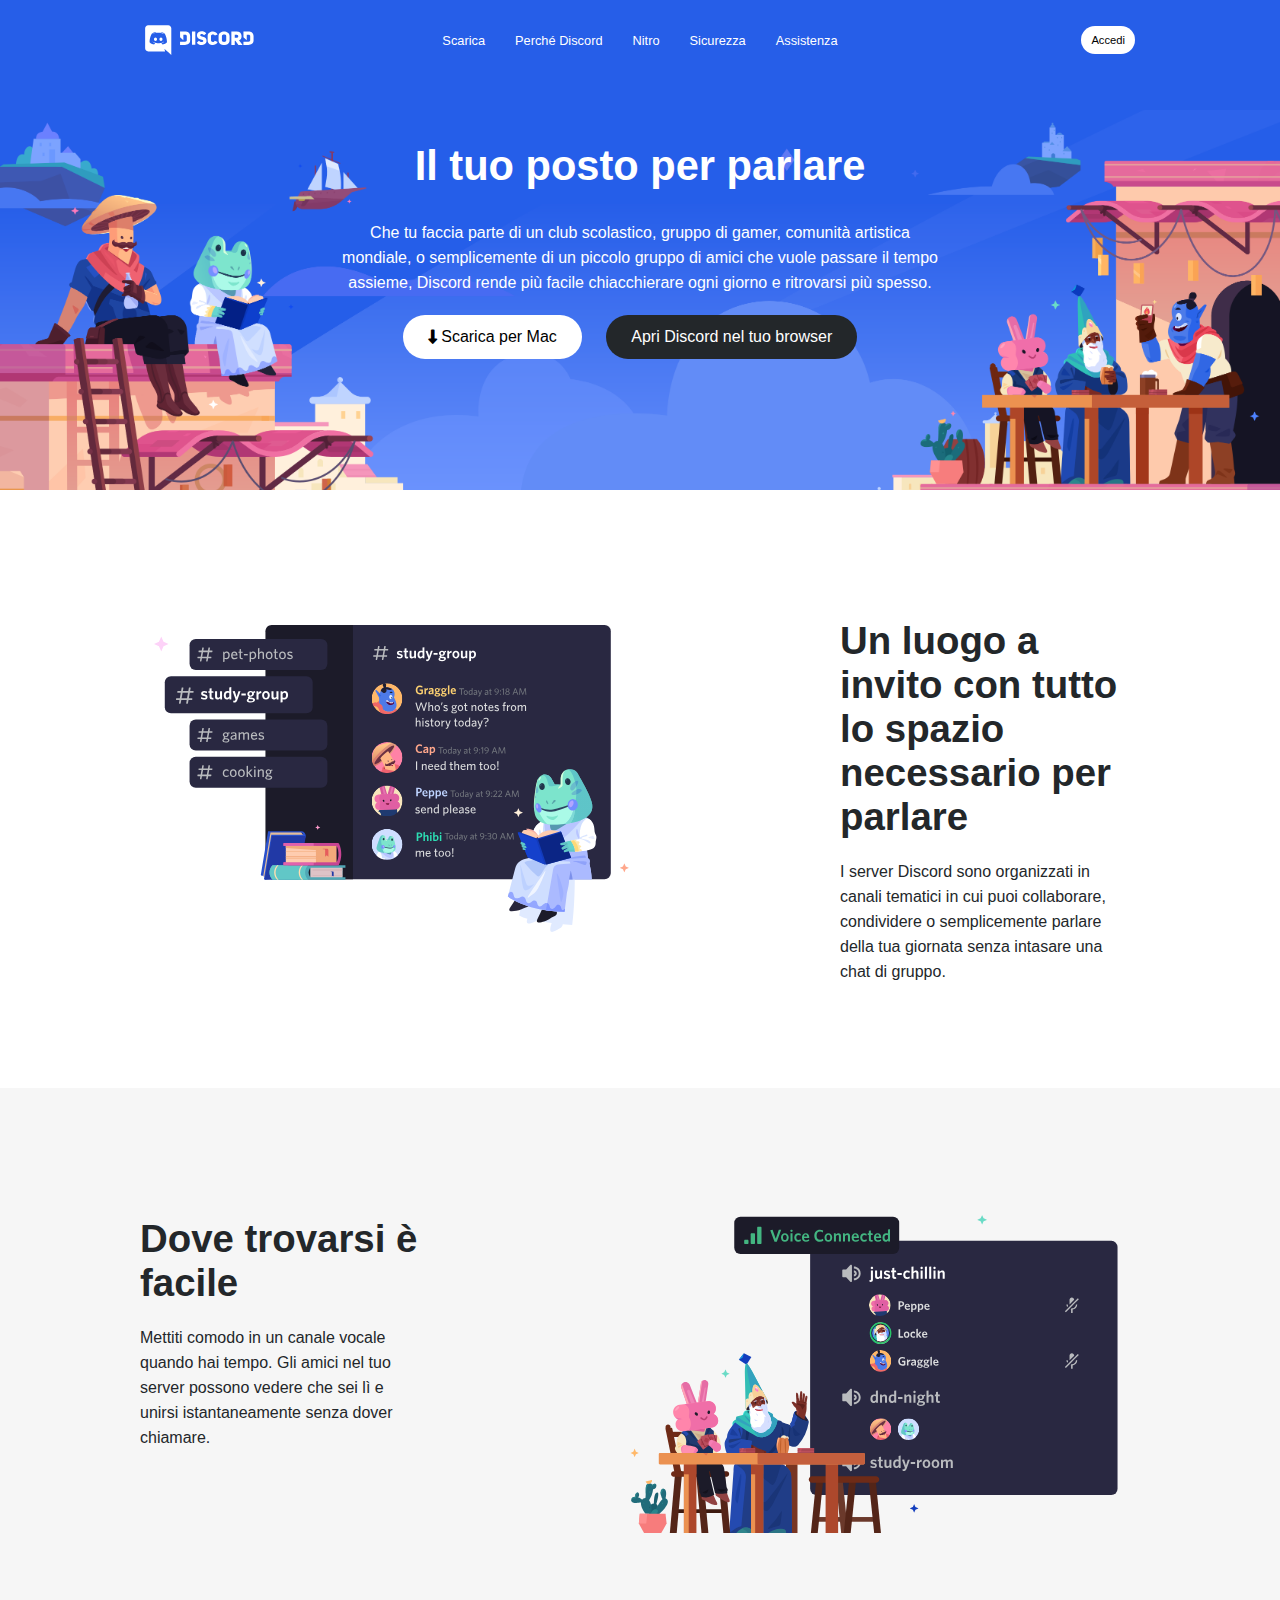
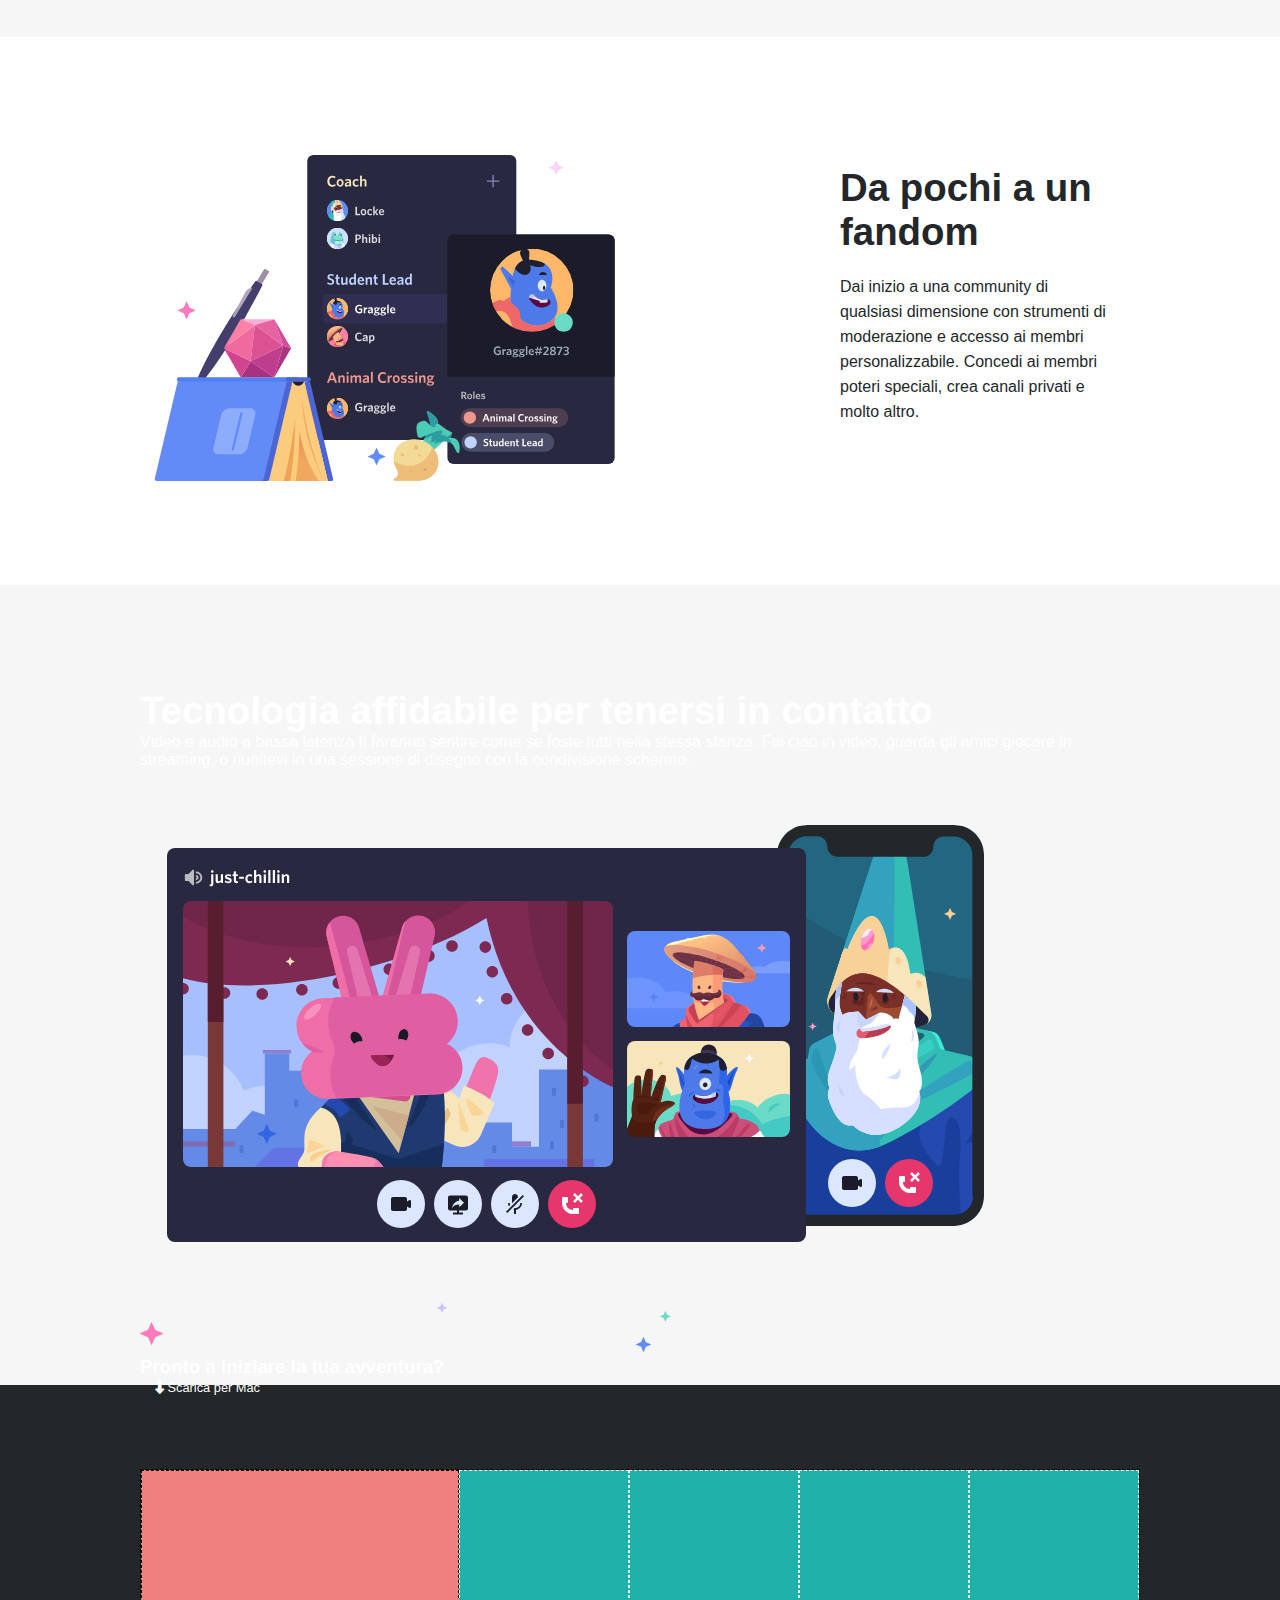
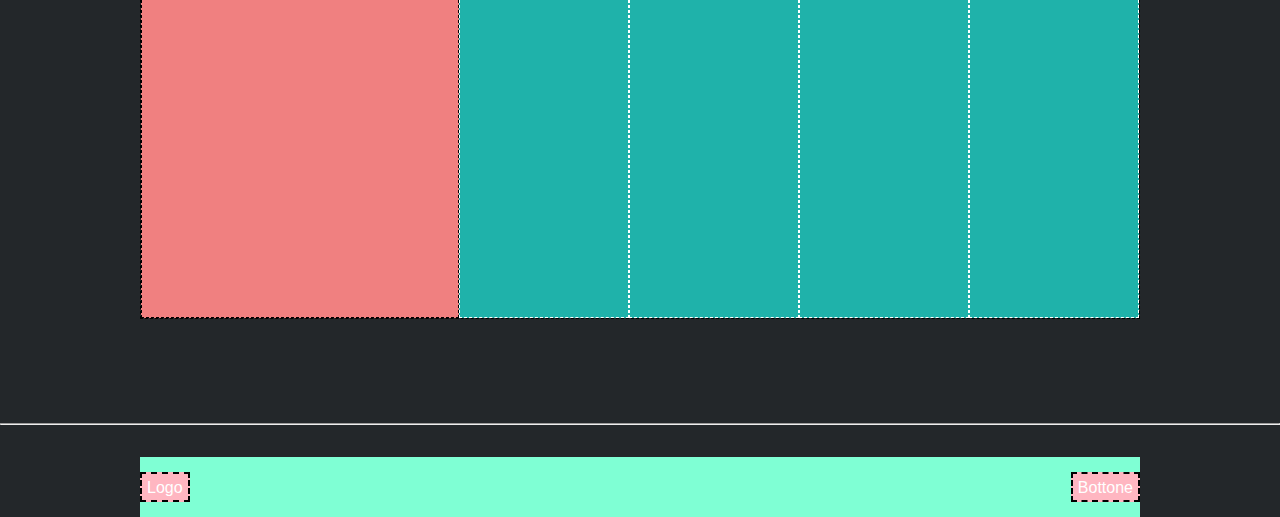
==== commit c41d38be: "main-closed" ====
--- a/index.html
+++ b/index.html
@@ -74,9 +74,20 @@
             </div>
         </div>
 
-        <div class="grey"> <!--quarta sezione main-->
+        <div class="grey"> <!--quarta sezione main, centrale-->
             <div class="container last-section padding-sections">
-                <div class="central-section-green"></div>
+                <div class="central-section-macro">
+                    <h2>Tecnologia affidabile per tenersi in contatto</h2>
+                    <p>Video e audio a bassa latenza ti faranno sentire come se foste tutti nella stessa stanza. Fai ciao in video, guarda gli amici giocare in streaming, o riunitevi in una sessione di disegno con la condivisione schermo.</p>
+                    <img src="img/item4-big.svg" alt="display-monsters" class="main-img">
+                    <div class="last-main-section">
+                        <img src="img/stars.svg" alt="adventure-stars" class="stars">
+                        <h3>Pronto a iniziare la tua avventura?</h3>
+                        <div class="last-main-button">
+                            <a href="scarica" class="btn-big-violet"><i class="fa-solid fa-down-long"></i> Scarica per Mac</a>
+                        </div>
+                    </div>
+                </div>
             </div>
         </div>
     </main>
--- a/css/style.css
+++ b/css/style.css
@@ -87,7 +87,7 @@
 }
 
 .padding-sections {
-    padding: 6rem 0;
+    padding: 6.5rem 0;
 }
 
 .padding-bottom-footer {
@@ -169,7 +169,7 @@
 }
 
 main .grey { 
-    background-color: #D3D3D3;
+    background-color: #F6F6F6;
     height: 100%;
 }
 
@@ -182,10 +182,23 @@
 .central-section-img {
     height: 100%;
     flex-grow: 1;
+    display: flex;
+    justify-content: flex-start;
+}
+
+.central-section-img-reverse {
+    height: 100%;
+    flex-grow: 1;
+    display: flex;
+    justify-content: flex-end;
 }
 
 .central-section-img img {
-    width: 80%;
+    width: 75%;
+}
+
+.central-section-img-reverse img {
+    width: 75%;
 }
 
 .central-section-text {
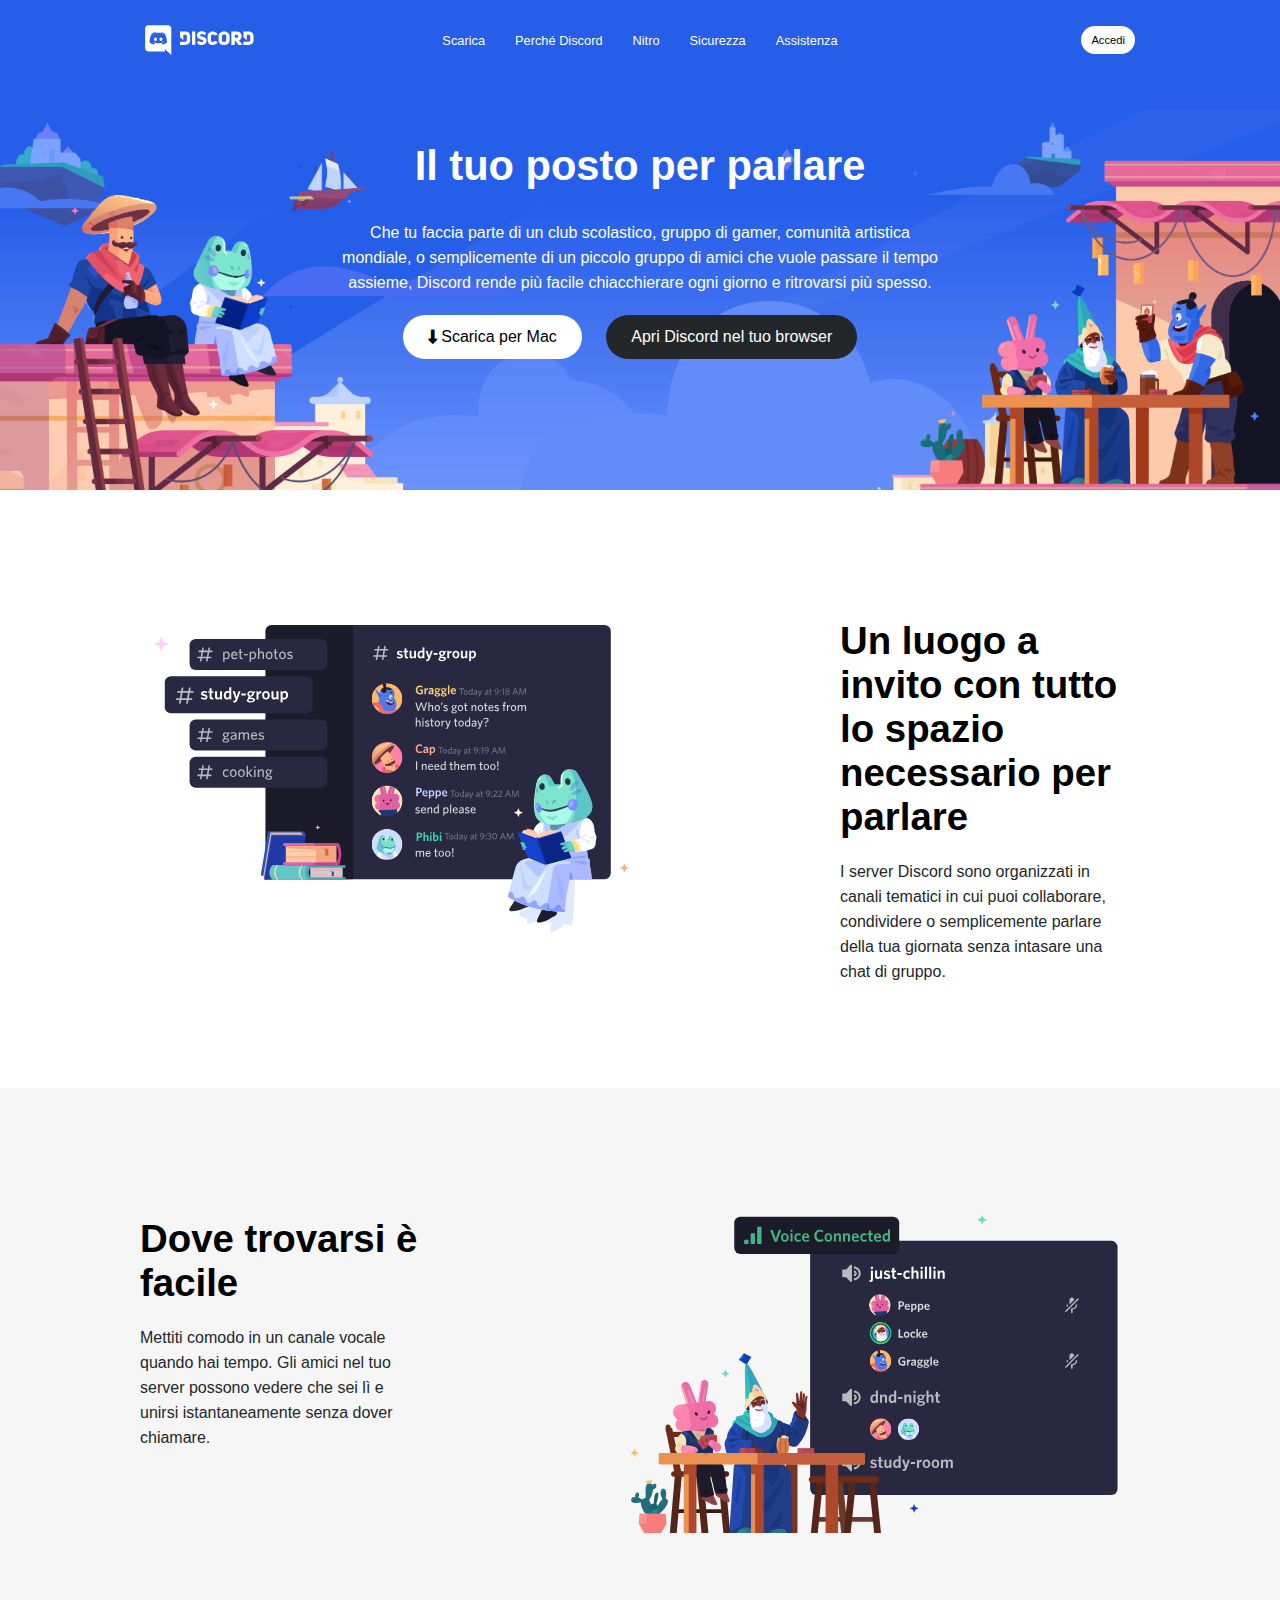
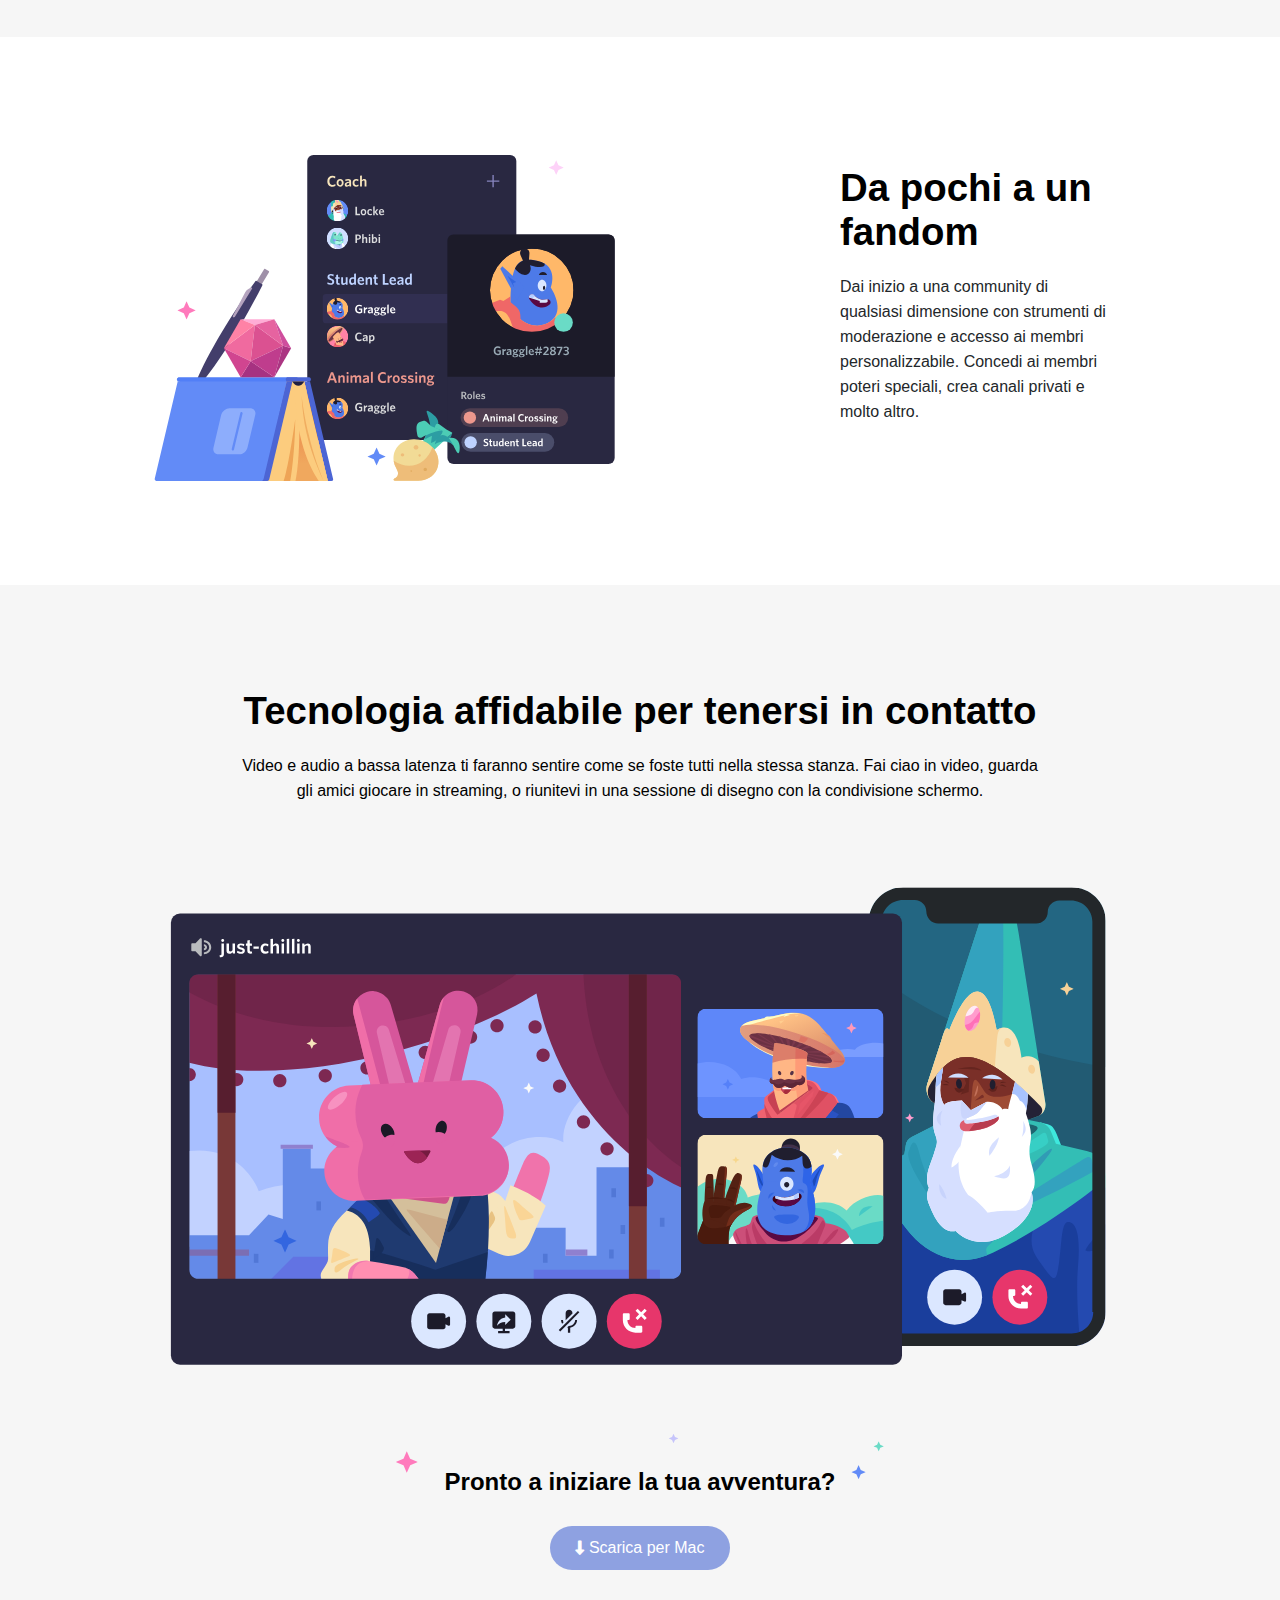
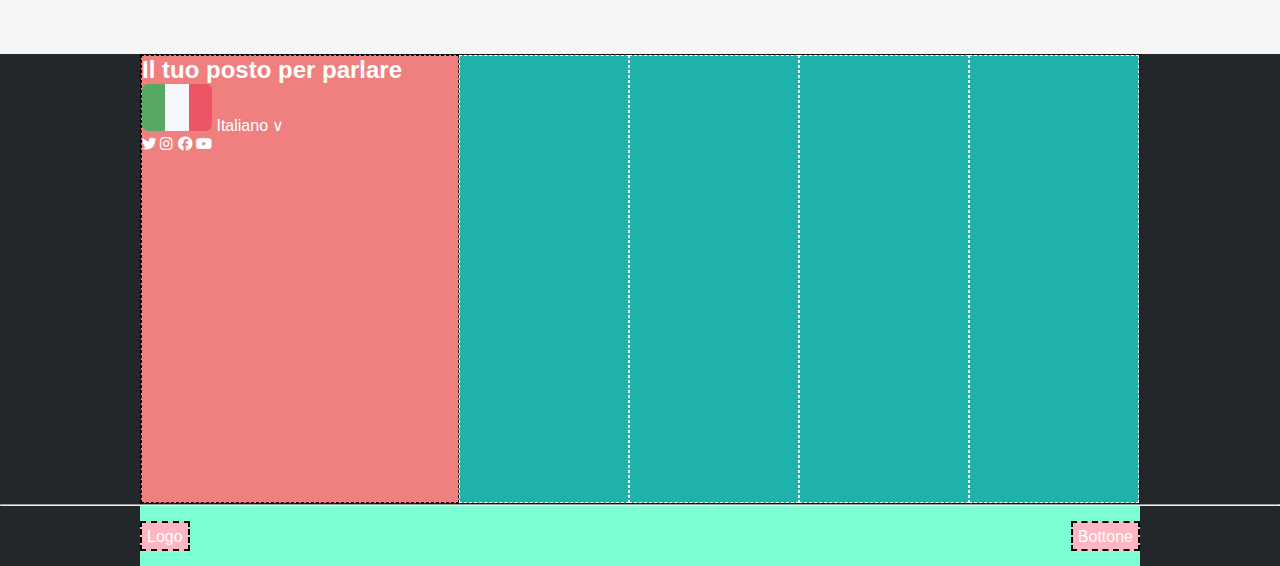
==== commit 51813be6: "first-footer-column" ====
--- a/index.html
+++ b/index.html
@@ -93,9 +93,22 @@
     </main>
 
     <footer>
-        <div class="container padding-sections">
+        <div class="container padding-footer">
             <div class="footer-columns">
-                <div class="jumbo-col"></div>
+                <div class="jumbo-col">
+                    <h3>Il tuo posto per parlare</h3>
+                    <div class="language">
+                        <img src="img/ita.png" alt="italian-flag" class="flag">
+                        <span class="ita"> Italiano &#8744;</span>
+                    </div>
+                    <div class="social-icons">
+                        <i class="fa-brands fa-twitter"></i>
+                        <i class="fa-brands fa-instagram"></i>
+                        <i class="fa-brands fa-facebook"></i>
+                        <i class="fa-brands fa-youtube"></i>
+                    </div>
+                </div>
+
                 <div class="smaller-col"></div>
                 <div class="smaller-col"></div>
                 <div class="smaller-col"></div>
@@ -105,7 +118,7 @@
 
 <hr>
 
-        <div class="container padding-bottom-footer">
+        <div class="container padding-footer">
             <div class="credits">
                 <div class="last-buttons">
                     <div class="buttons">Logo</div>
--- a/css/style.css
+++ b/css/style.css
@@ -35,6 +35,11 @@
 
 h2 {
     font-size: 2.4rem;
+    color: #000;
+}
+
+h3 {
+    font-size: 1.5rem;
 }
 /* root elements */
 
@@ -67,6 +72,17 @@
     border-radius: 25px;
     color: #fff;
 }
+
+.btn-big-violet {
+    font-size: 1rem;
+    background-color: #8ea1e1;
+    border-width: 0;
+    margin-top: 30px;
+    margin-left: auto;
+    padding: 13px 25px;
+    border-radius: 25px;
+    color: #fff;
+}
 /*buttons*/
 
 .container {
@@ -220,13 +236,52 @@
 }
 
 .last-section {
-    height: 800px;
-}
-
-.central-section-green {
-    background-color: #228B22;
-    border: 1px dashed #000;
-    height: 100%;
+    min-height: 900px;
+    max-height: 1200px;
+}
+
+.central-section-macro {
+    height: 100%;
+}
+
+.central-section-macro h2 {
+    text-align: center;
+}
+
+.central-section-macro p {
+    color: #000;
+    text-align: center;
+    line-height: 25px;
+    width: 80%;
+    padding: 20px 0;
+    margin: 0 auto;
+}
+
+.main-img {
+    width: 100%;
+}
+
+.last-main-section {
+    width: 100%;
+    margin: 0 auto;
+}
+
+.stars {
+    height: 45px;
+    margin: 0 auto;
+    width: 100%;
+}
+
+.central-section-macro h3 {
+    color: #000;
+    text-align: center;
+    margin-top: -15px;
+}
+
+.last-main-button {
+    width: 100%;
+    margin: 0 auto;
+    text-align: center;
 }
 /* main */
 
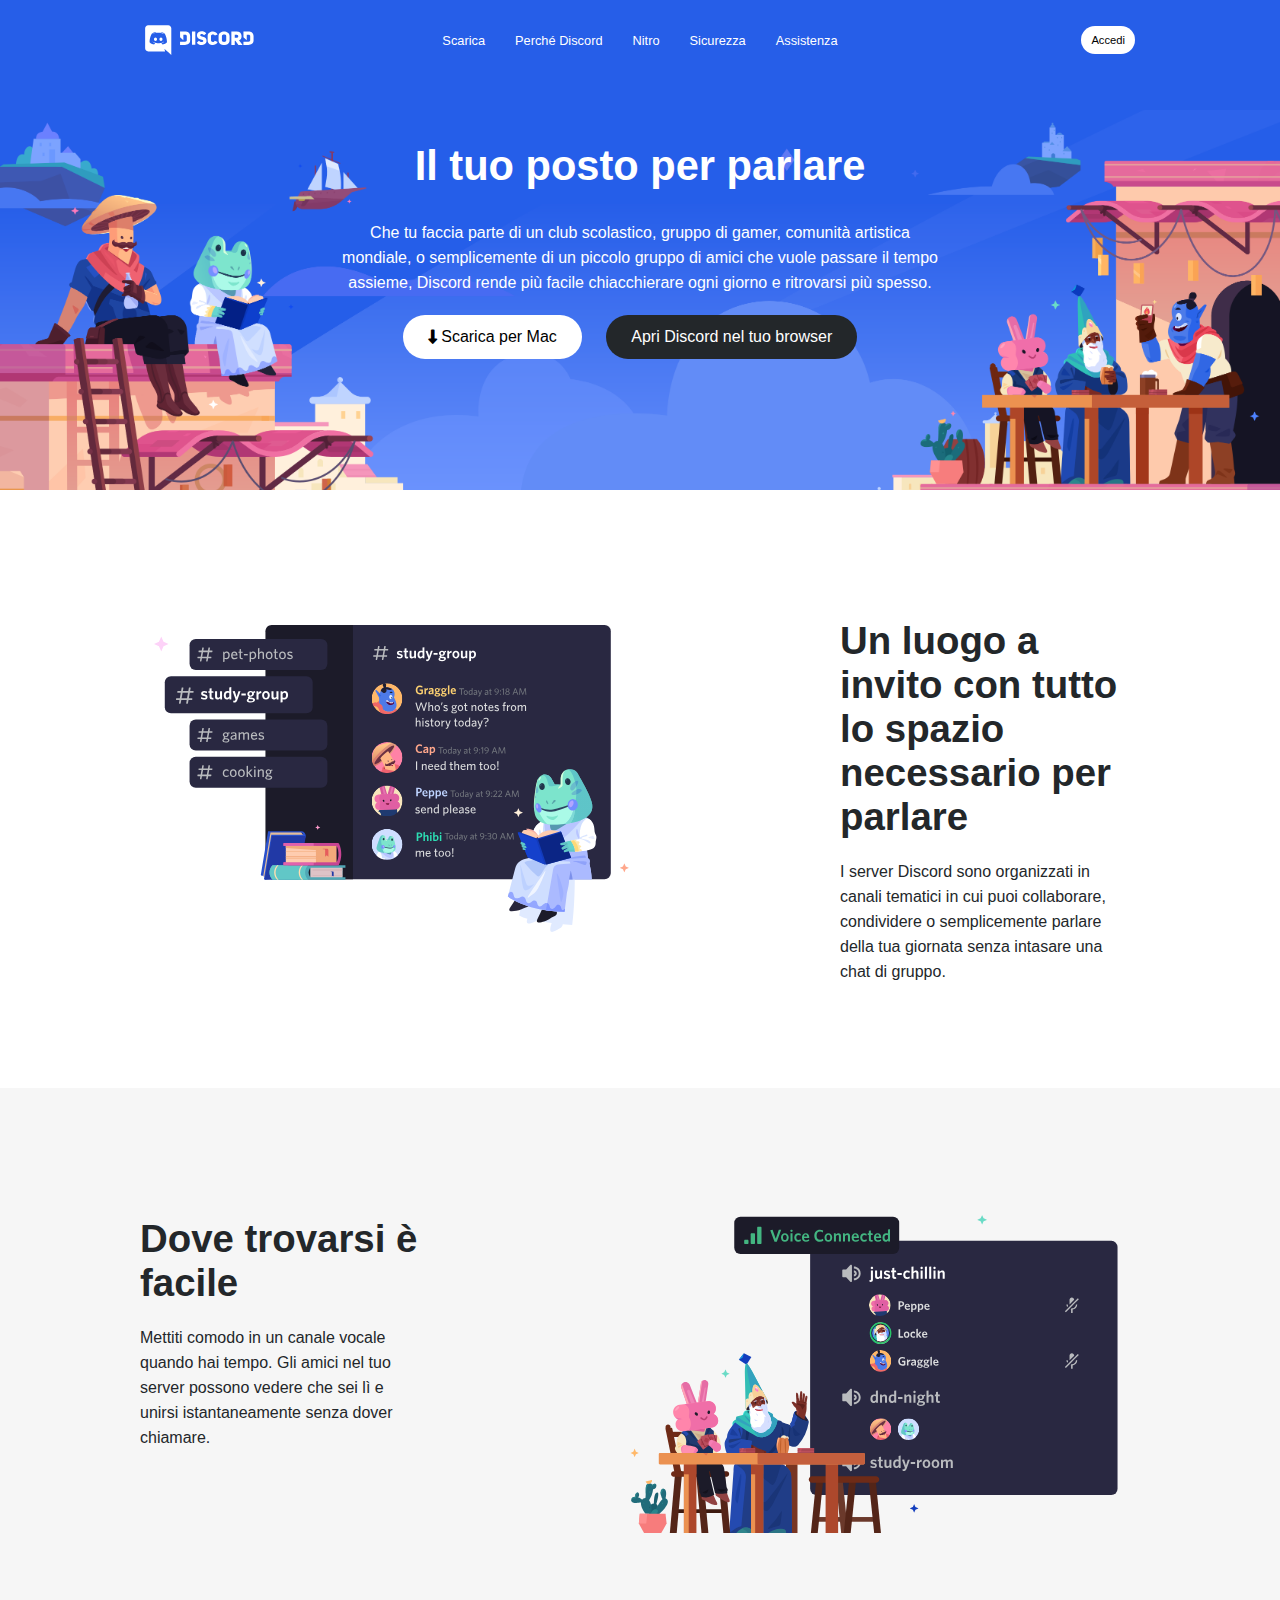
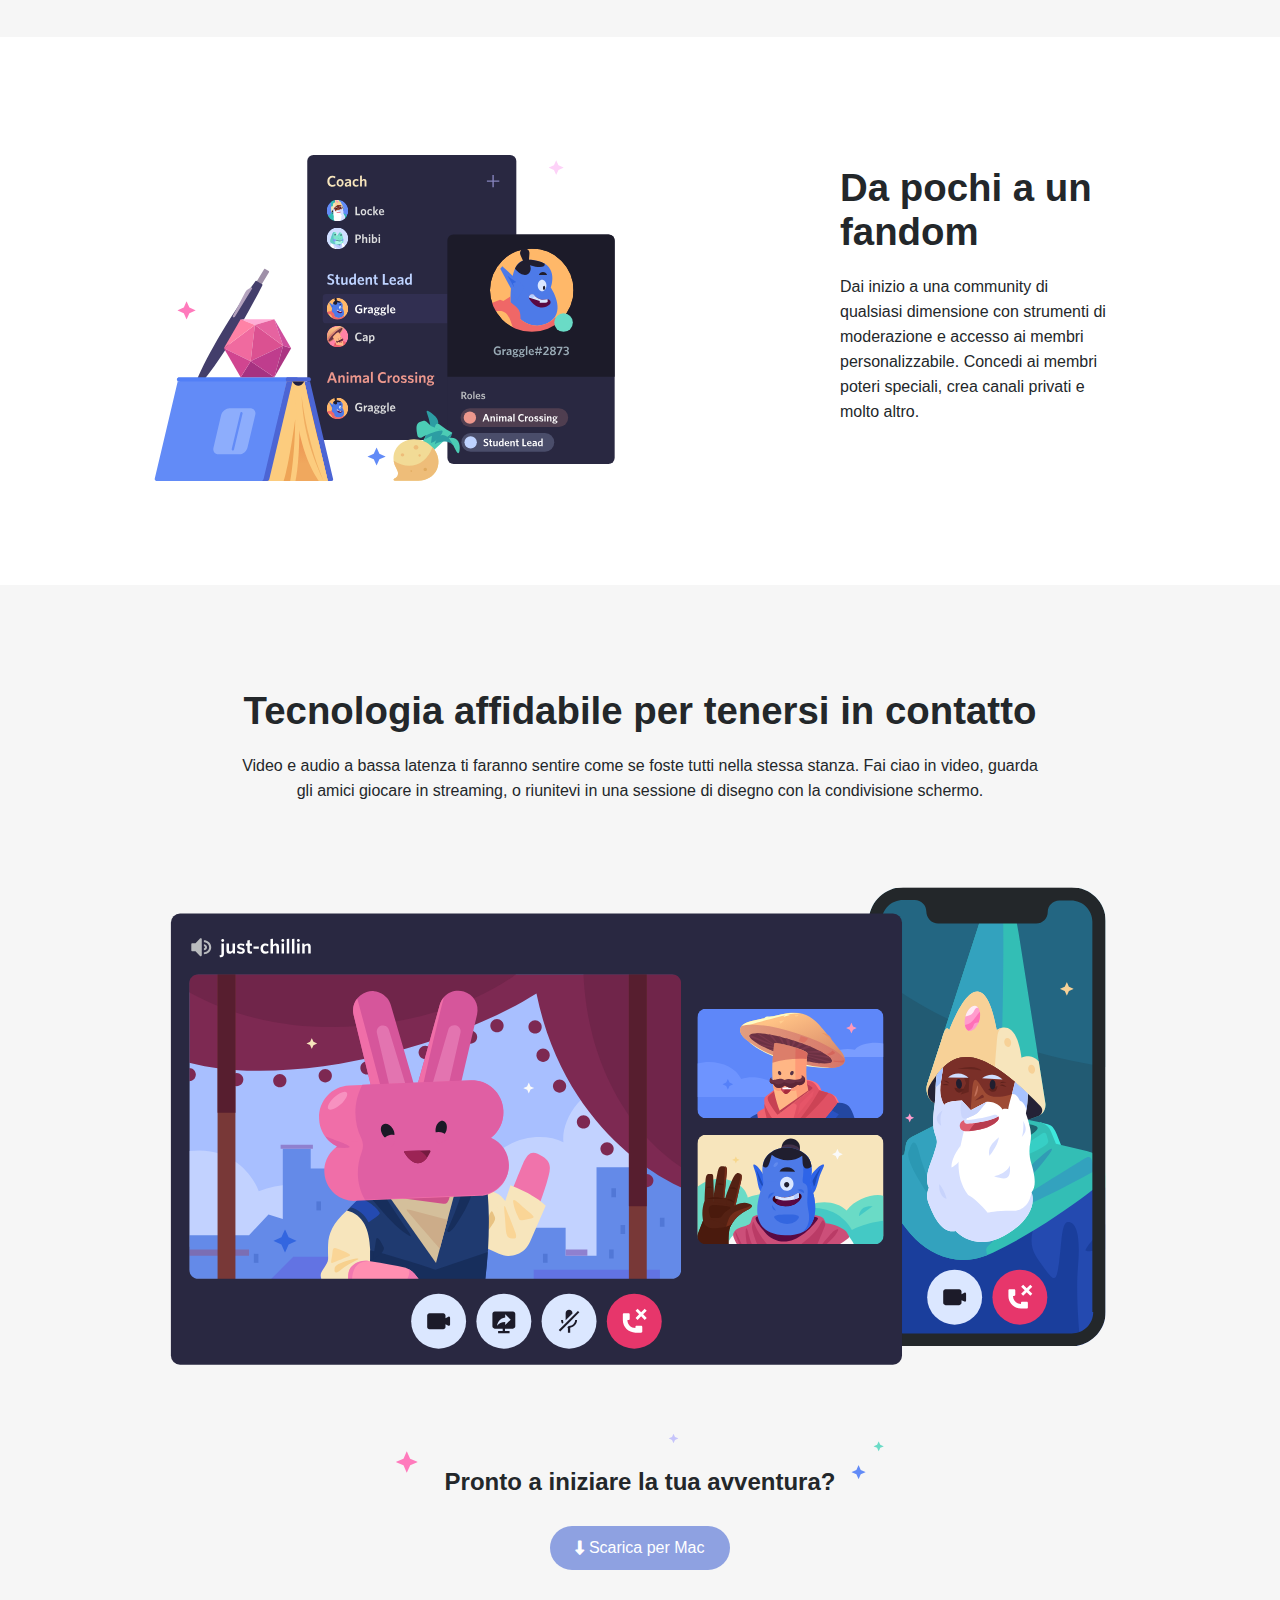
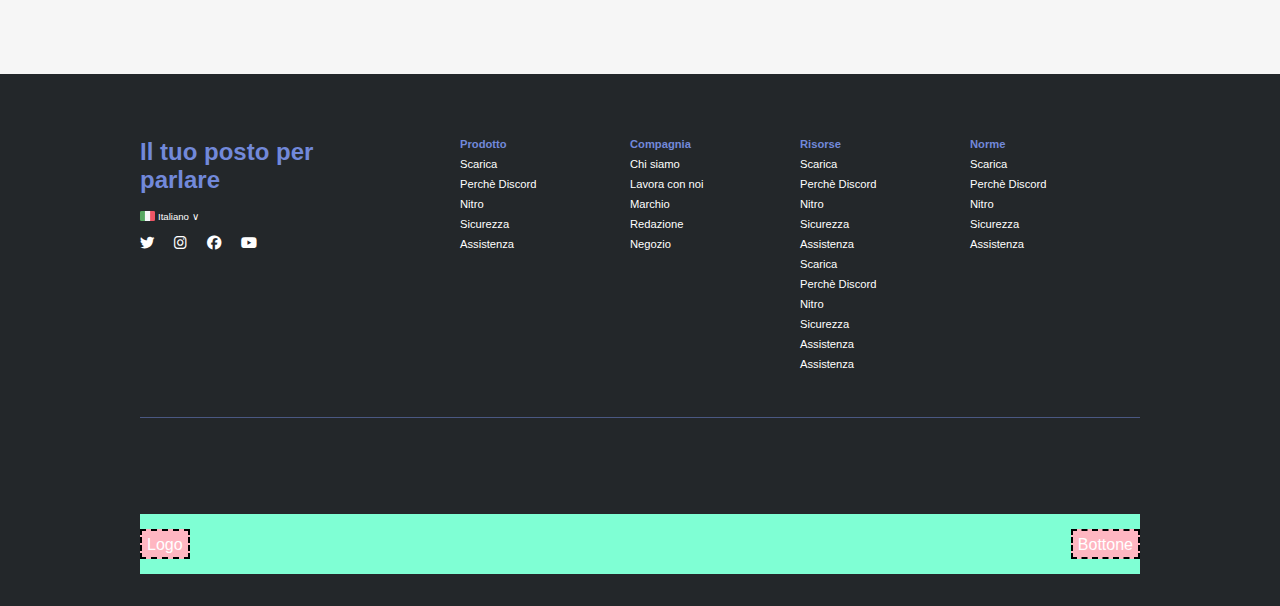
==== commit c249fae4: "footer-nav" ====
--- a/index.html
+++ b/index.html
@@ -109,14 +109,55 @@
                     </div>
                 </div>
 
-                <div class="smaller-col"></div>
-                <div class="smaller-col"></div>
-                <div class="smaller-col"></div>
-                <div class="smaller-col"></div>
+                <div class="smaller-col">
+                    <h5>Prodotto</h5>
+                    <ul>
+                        <li>Scarica</li>
+                        <li>Perchè Discord</li>
+                        <li>Nitro</li>
+                        <li>Sicurezza</li>
+                        <li>Assistenza</li>
+                    </ul>
+                </div>
+
+                <div class="smaller-col">
+                    <h5>Compagnia</h5>
+                    <ul>
+                        <li>Chi siamo</li>
+                        <li>Lavora con noi</li>
+                        <li>Marchio</li>
+                        <li>Redazione</li>
+                        <li>Negozio</li>
+                    </ul>
+                </div>
+                <div class="smaller-col">
+                    <h5>Risorse</h5>
+                    <ul>
+                        <li>Scarica</li>
+                        <li>Perchè Discord</li>
+                        <li>Nitro</li>
+                        <li>Sicurezza</li>
+                        <li>Assistenza</li>
+                        <li>Scarica</li>
+                        <li>Perchè Discord</li>
+                        <li>Nitro</li>
+                        <li>Sicurezza</li>
+                        <li>Assistenza</li>
+                        <li>Assistenza</li>
+                    </ul>
+                </div>
+                <div class="smaller-col">
+                    <h5>Norme</h5>
+                    <ul>
+                        <li>Scarica</li>
+                        <li>Perchè Discord</li>
+                        <li>Nitro</li>
+                        <li>Sicurezza</li>
+                        <li>Assistenza</li>
+                    </ul>
+                </div>
             </div>
         </div>
-
-<hr>
 
         <div class="container padding-footer">
             <div class="credits">
--- a/css/style.css
+++ b/css/style.css
@@ -35,11 +35,16 @@
 
 h2 {
     font-size: 2.4rem;
-    color: #000;
+    color: #23272A;
 }
 
 h3 {
     font-size: 1.5rem;
+}
+
+h5 {
+    color: #7289da;
+    font-size: 0.7rem;
 }
 /* root elements */
 
@@ -106,9 +111,8 @@
     padding: 6.5rem 0;
 }
 
-.padding-bottom-footer {
-    padding-top: 2rem;
-    padding-bottom: 0;
+.padding-footer {
+    padding: 4rem 0 2rem 0;
 }
 /* padding values */
 
@@ -249,7 +253,7 @@
 }
 
 .central-section-macro p {
-    color: #000;
+    color: #23272A;
     text-align: center;
     line-height: 25px;
     width: 80%;
@@ -273,7 +277,7 @@
 }
 
 .central-section-macro h3 {
-    color: #000;
+    color: #23272A;
     text-align: center;
     margin-top: -15px;
 }
@@ -287,22 +291,48 @@
 
 /* footer */
 .footer-columns {
-    display: flex;
-    min-height: 450px;
-    margin-top: -20px;
-    border: 1px dashed #000;
+    font-size: 0.7rem;
+    display: flex;
+    min-height: 280px;
+    border-bottom: 1px solid #4a5882;
 }
 
 .footer-columns .jumbo-col {
-    background-color: #F08080;
-    border: 1px dashed #000;
     flex-grow: 1;
+    padding-right: 60px;
+}
+
+.jumbo-col h3 {
+    color: #7289da;
+}
+
+.language {
+    padding-top: 15px;
+}
+
+.flag {
+    height: 10px;
+    vertical-align: middle;
+}
+
+.ita {
+    font-size: 0.6rem;
+    vertical-align: middle;
+}
+
+.social-icons {
+    display: flex;
+    padding-top: 15px;
+    gap: 20px;
 }
 
 .footer-columns .smaller-col {
-    background-color: #1FB2AA;
-    border: 1px dashed #fff;
     min-width: 170px;
+}
+
+ul li {
+    list-style: none;
+    padding-top: 8px;
 }
 
 .container .credits {
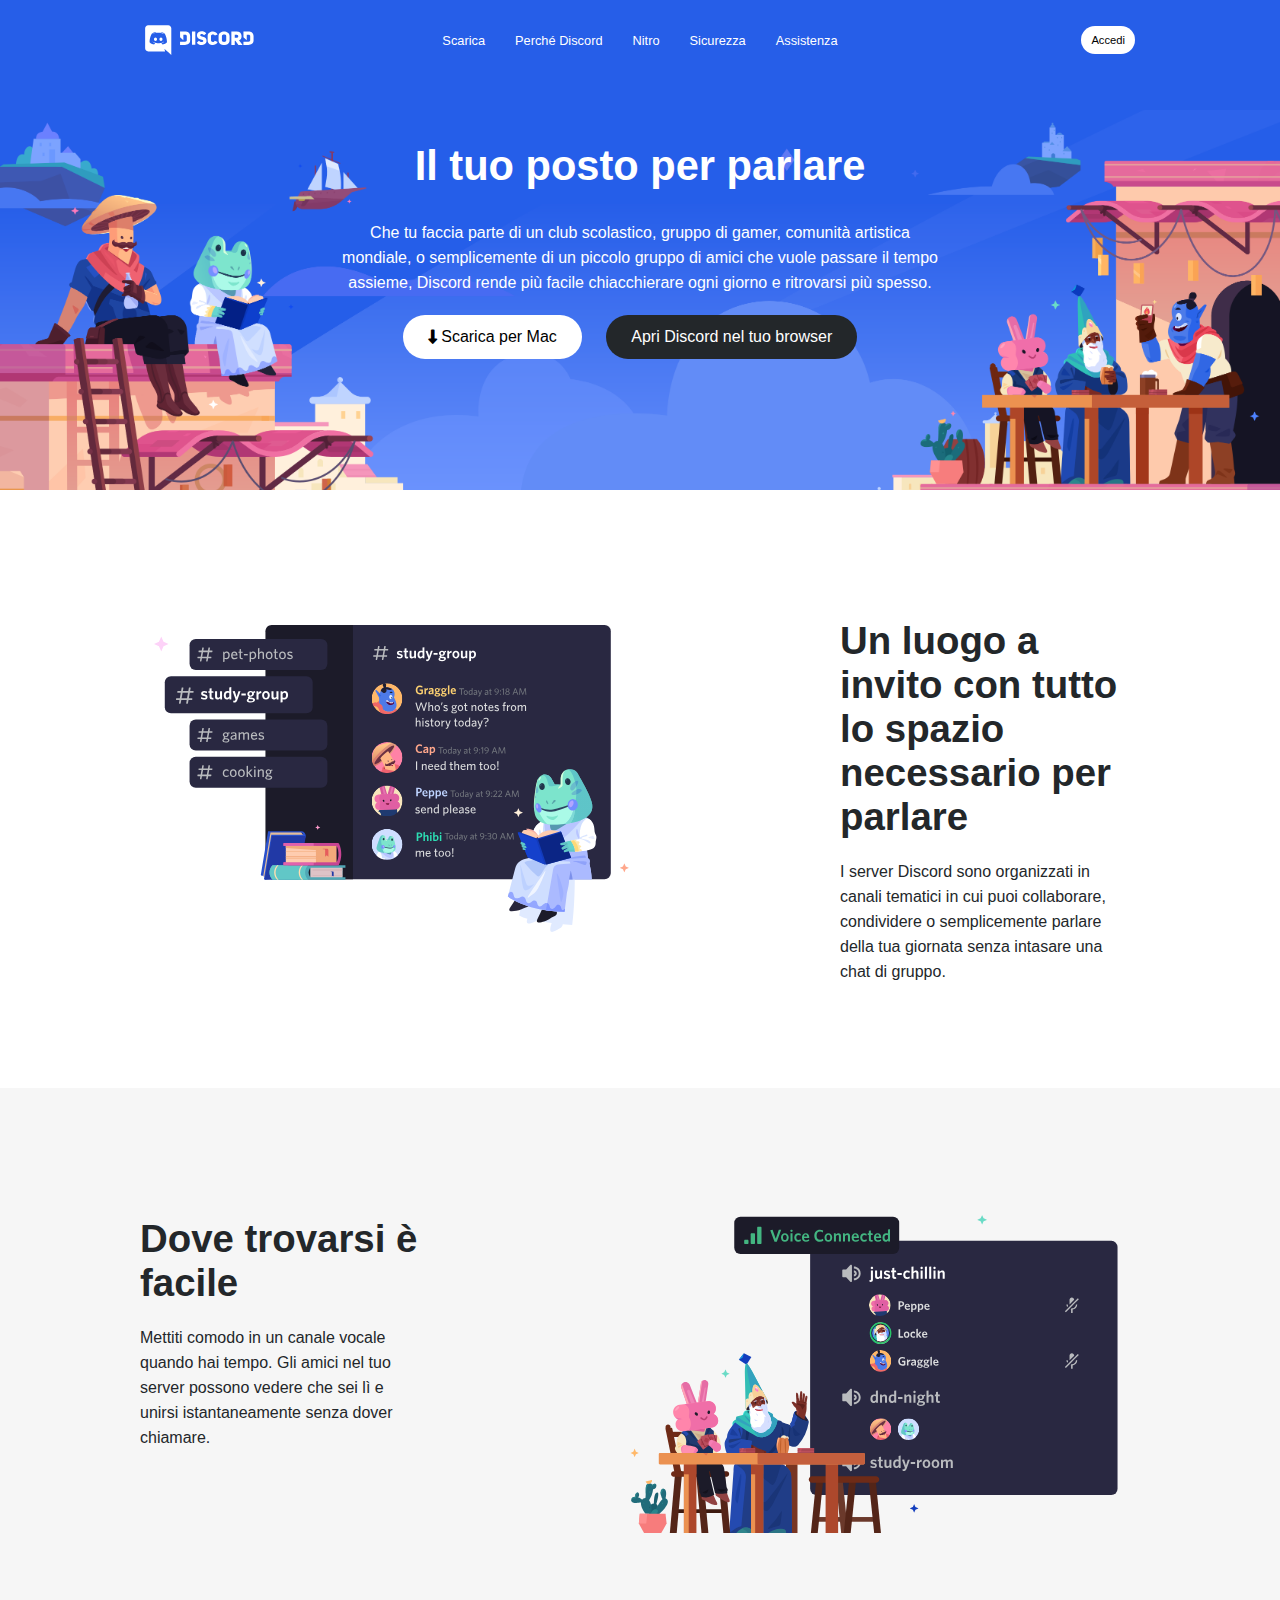
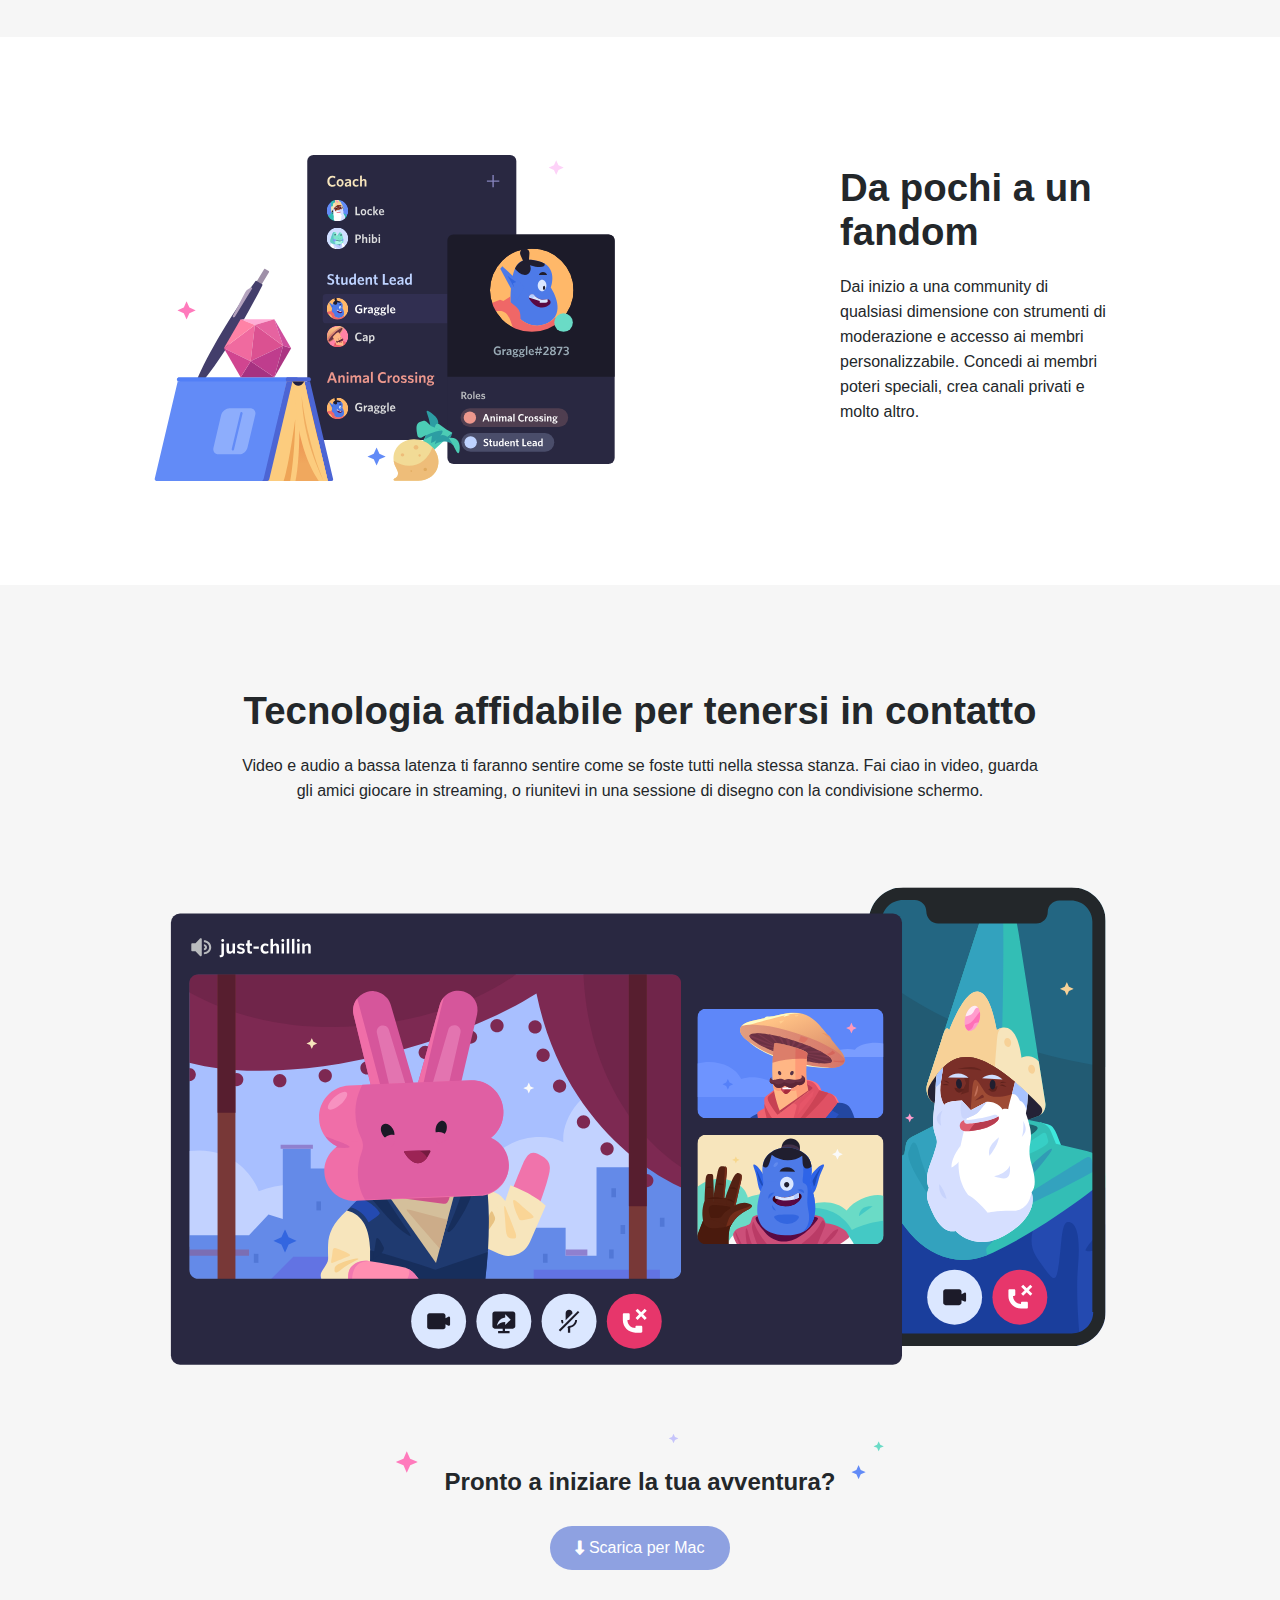
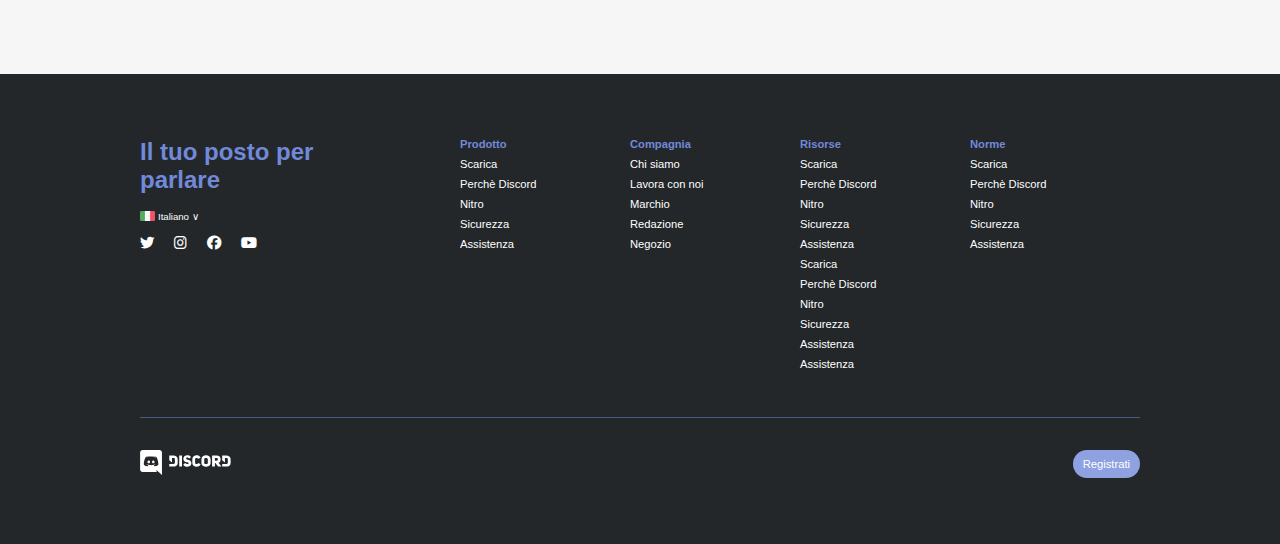
==== commit df13ae9d: "credits+sign-in" ====
--- a/index.html
+++ b/index.html
@@ -93,7 +93,7 @@
     </main>
 
     <footer>
-        <div class="container padding-footer">
+        <div class="container padding-footer"> <!--navigazione funzioni sito-->
             <div class="footer-columns">
                 <div class="jumbo-col">
                     <h3>Il tuo posto per parlare</h3>
@@ -119,7 +119,6 @@
                         <li>Assistenza</li>
                     </ul>
                 </div>
-
                 <div class="smaller-col">
                     <h5>Compagnia</h5>
                     <ul>
@@ -159,11 +158,15 @@
             </div>
         </div>
 
-        <div class="container padding-footer">
+        <div class="container padding-footer-trademark"> <!--marchio e registrazione-->
             <div class="credits">
                 <div class="last-buttons">
-                    <div class="buttons">Logo</div>
-                    <div class="buttons">Bottone</div>
+                    <div>
+                        <img src="img/logo.svg" alt="logo-discord" class="last-logo">
+                    </div>
+                    <div>
+                        <a href="registrazione" class="btn-small-violet">Registrati</a>
+                    </div>
                 </div>
             </div>
         </div>
--- a/css/style.css
+++ b/css/style.css
@@ -88,6 +88,15 @@
     border-radius: 25px;
     color: #fff;
 }
+
+.btn-small-violet {
+    font-size: 0.7rem;
+    background-color: #8ea1e1;
+    border-width: 0;
+    padding: 8px 10px;
+    border-radius: 25px;
+    color: #fff;
+}
 /*buttons*/
 
 .container {
@@ -113,6 +122,10 @@
 
 .padding-footer {
     padding: 4rem 0 2rem 0;
+}
+
+.padding-footer-trademark {
+    padding: 0 0 4rem 0;
 }
 /* padding values */
 
@@ -335,23 +348,20 @@
     padding-top: 8px;
 }
 
+/*footer-credits*/
 .container .credits {
-    background-color: #7FFFD4;
-    min-height: 60px
+    min-height: 30px
+}
+
+.last-logo {
+    height: 25px;
 }
 
 .credits .last-buttons {
-    min-height: 60px;
+    min-height: 30px;
     display: flex;
     justify-content: space-between;
-    align-items: center;
-}
-
-.buttons {
-    background-color: #FFB6C1;
-    border: 2px dashed #000;
-    text-align: center;
-    height: 30px;
-    padding: 5px;
-}
+    align-items: flex-start;
+}
+/*footer-credits*/
 /* footer */